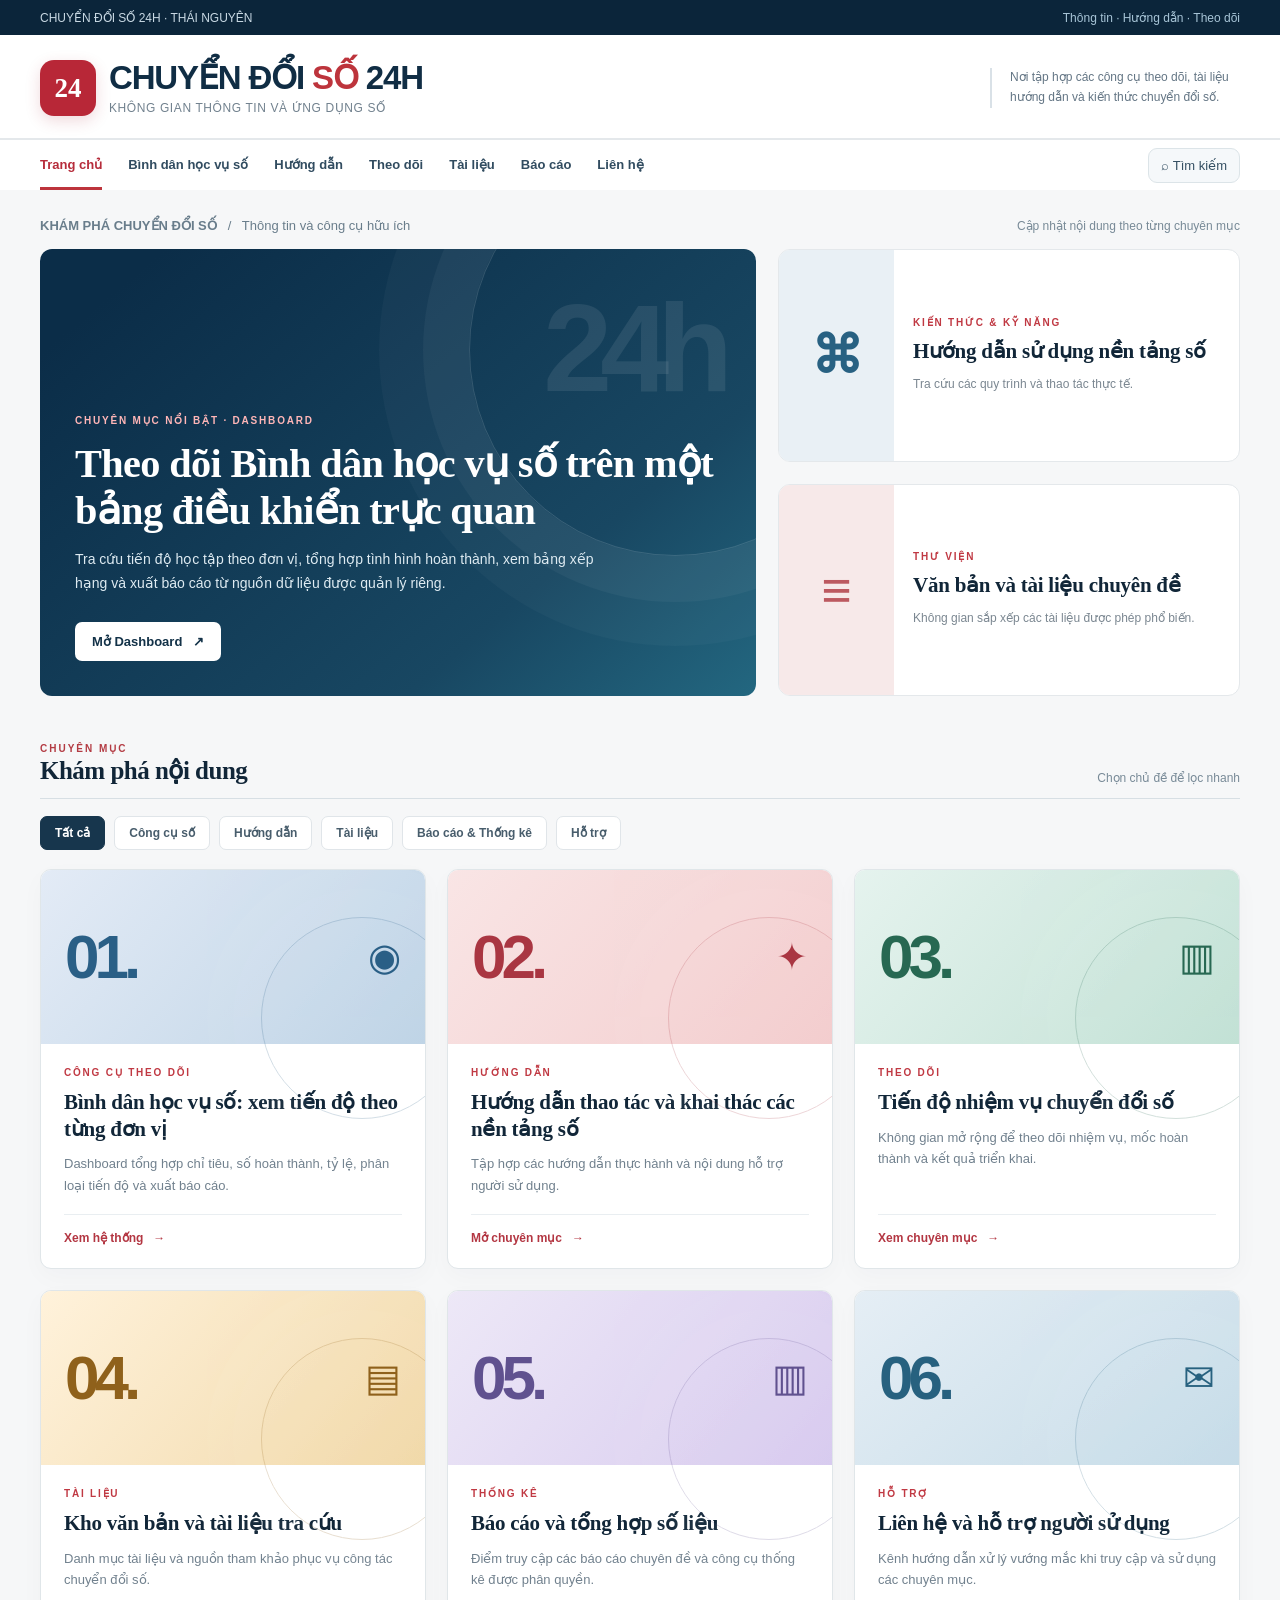
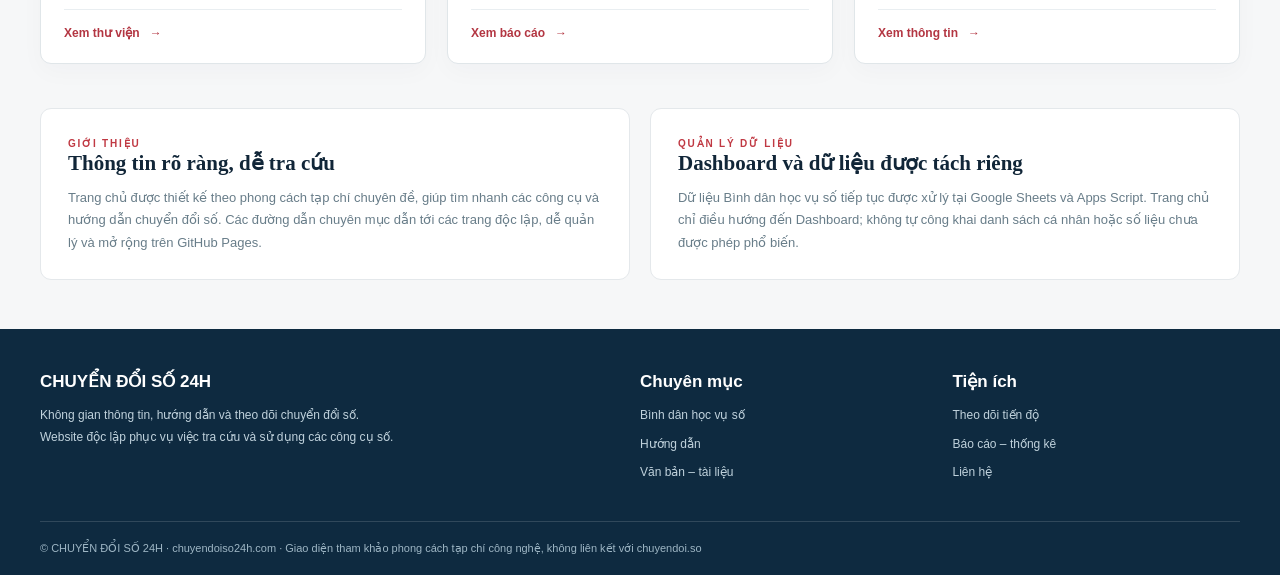
==== index.html @ 2b92c963 "Update index.html" ====
<!doctype html>
<html lang="vi"><head><meta charset="UTF-8"><meta name="viewport" content="width=device-width, initial-scale=1">
<meta name="description" content="Chuyển đổi số 24h - Không gian thông tin, hướng dẫn và theo dõi chuyển đổi số tại Thái Nguyên.">
<meta name="theme-color" content="#11304b"><title>Chuyển đổi số 24h | Thông tin, hướng dẫn và theo dõi</title>
<style>
:root{--ink:#112638;--navy:#102d44;--red:#bd343c;--paper:#f6f7f8;--line:#e4e8eb;--dim:#657887;--white:#fff;--serif:Georgia,'Times New Roman',serif}*{box-sizing:border-box}html{scroll-behavior:smooth}body{margin:0;background:var(--paper);color:var(--ink);font-family:'Segoe UI',Arial,sans-serif}a{text-decoration:none;color:inherit}button,input{font:inherit}button{cursor:pointer}.shell{width:min(1200px,calc(100% - 44px));margin:auto}.microbar{background:#0b253a;color:#c9d9e4;font-size:12px}.microinner{display:flex;justify-content:space-between;align-items:center;min-height:35px;gap:12px}.microinner span:nth-child(2){color:#a8c5d7}.masthead{background:#fff;border-bottom:1px solid var(--line)}.mast-row{display:flex;justify-content:space-between;align-items:center;padding:25px 0 22px;gap:22px}.brand{display:flex;align-items:center;gap:13px}.brand-mark{display:grid;place-items:center;width:56px;height:56px;border-radius:14px;background:#b82737;color:#fff;font-family:Georgia,serif;font-weight:bold;font-size:27px;box-shadow:0 5px 15px #a826342b}.brand h1{font-size:clamp(24px,3vw,33px);line-height:1.03;letter-spacing:-1.15px;margin:0;color:var(--navy);font-weight:850}.brand h1 em{color:var(--red);font-style:normal}.brand p{margin:7px 0 0;color:#71818e;font-size:12px;letter-spacing:.6px;text-transform:uppercase}.mast-note{border-left:2px solid #d9e1e7;padding-left:18px;color:#637584;max-width:250px;line-height:1.65;font-size:12px}.navbar{border-top:1px solid var(--line);background:white}.navinner{display:flex;align-items:center;justify-content:space-between;gap:14px}.navlinks{display:flex;align-items:center;gap:26px;white-space:nowrap;overflow:auto;scrollbar-width:none}.navlinks a{padding:17px 0 15px;color:#314c60;font-size:13px;font-weight:700;border-bottom:3px solid transparent}.navlinks a:hover,.navlinks .active{color:#b62c3b;border-color:#bd343c}.searchbtn{border:1px solid #dce4e8;background:#f5f8fa;color:#344f62;padding:9px 12px;border-radius:9px;font-size:13px}.searchrow{background:#fff;border-bottom:1px solid var(--line);padding:13px 0;display:none}.searchrow.show{display:block}.searchrow input{width:100%;border:1px solid #cdd8e0;padding:13px 15px;border-radius:9px;outline-color:#aa3441}.sectionhead{display:flex;justify-content:space-between;align-items:end;border-bottom:1px solid #d7dfe4;padding-bottom:13px;gap:12px}.sectionhead h2{font-family:var(--serif);font-size:25px;letter-spacing:-.5px;margin:0}.sectionhead small{font-weight:700;color:#b33b43;text-transform:uppercase;letter-spacing:2px;font-size:10px}.date{font-size:12px;color:#788a97}.topline{padding:28px 0 16px;display:flex;justify-content:space-between;align-items:center;gap:15px}.topline p{margin:0;font-size:13px;color:#697d8b}.eyebrow{display:inline-block;color:#c03943;letter-spacing:1.8px;text-transform:uppercase;font-size:10px;font-weight:800}.hero{display:grid;grid-template-columns:1.55fr 1fr;gap:22px;margin-bottom:42px}.mainstory{min-height:447px;background:linear-gradient(140deg,#0b2d48 10%,#184762 72%,#236780);border-radius:12px;overflow:hidden;color:#fff;position:relative;display:flex;align-items:end;padding:35px;isolation:isolate}.mainstory:before{content:'';width:410px;height:410px;border:1px solid #ffffff25;position:absolute;border-radius:50%;right:-125px;top:-105px;box-shadow:0 0 0 46px #ffffff0a,0 0 0 90px #ffffff07;z-index:-1}.mainstory:after{content:'24h';position:absolute;top:28px;right:35px;font-weight:900;color:#ffffff16;font-size:124px;letter-spacing:-12px;z-index:-1}.mainstory .eyebrow{color:#ffb6b7}.mainstory h2{font-family:var(--serif);font-size:clamp(30px,3.15vw,44px);line-height:1.16;letter-spacing:-.65px;margin:13px 0}.mainstory p{line-height:1.7;color:#deebf2;font-size:14px;max-width:520px}.pilllink{display:inline-flex;align-items:center;background:#fff;color:#133248;font-weight:750;font-size:13px;border-radius:7px;padding:12px 17px;margin-top:12px}.sidehero{display:grid;grid-template-rows:1fr 1fr;gap:22px}.sidecard{border:1px solid var(--line);border-radius:12px;overflow:hidden;background:#fff;display:grid;grid-template-columns:115px 1fr;min-height:207px}.visual{height:100%;display:grid;place-items:center;font-weight:800;font-size:52px;background:#e9f0f5;color:#286182}.visual.rose{background:#f7e9e9;color:#bc5960}.sidecopy{padding:22px 19px;display:flex;flex-direction:column;justify-content:center}.sidecopy h3{font-family:var(--serif);font-size:21px;line-height:1.28;letter-spacing:-.25px;margin:10px 0}.sidecopy p{font-size:12px;color:#7b8791;line-height:1.6;margin:0}.section{margin:0 0 44px}.categories{display:flex;gap:9px;overflow-x:auto;padding:17px 0 19px;scrollbar-width:none}.chip{padding:9px 14px;background:#fff;border:1px solid #e0e5e9;color:#485d6c;border-radius:7px;white-space:nowrap;font-size:12px;font-weight:700}.chip.active,.chip:hover{background:#17364d;color:#fff;border-color:#17364d}.feed{display:grid;grid-template-columns:repeat(3,minmax(0,1fr));gap:21px}.article{display:flex;flex-direction:column;background:white;border:1px solid #e0e6e9;border-radius:11px;overflow:hidden;box-shadow:0 8px 25px #10273b07;transition:transform .18s,box-shadow .18s}.article:hover{transform:translateY(-3px);box-shadow:0 12px 30px #10273b14}.artcover{min-height:174px;display:flex;align-items:center;justify-content:space-between;padding:23px 24px;background:linear-gradient(140deg,#e5eef5,#c6dce8);color:#27617f;position:relative}.artcover:after{content:'';position:absolute;right:-38px;bottom:-75px;width:200px;height:200px;border:1px solid currentColor;opacity:.2;border-radius:50%;box-shadow:0 0 0 28px #ffffff1e,0 0 0 54px #ffffff22}.artcover .big{font-size:62px;font-weight:850;line-height:1;letter-spacing:-5px}.artcover .icon{font-size:38px;z-index:1}.artcover.red{background:linear-gradient(130deg,#f9e5e5,#f3cdce);color:#a93642}.artcover.amber{background:linear-gradient(130deg,#fff2db,#f1d9aa);color:#8f611b}.artcover.green{background:linear-gradient(130deg,#e5f3ee,#c2e1d5);color:#276852}.artcover.purple{background:linear-gradient(130deg,#ede8f7,#d8cbef);color:#60518f}.artcover.blue{background:linear-gradient(130deg,#e3ebf6,#bfd4e6);color:#2a5f86}.artbody{padding:23px;display:flex;flex-direction:column;flex:1}.artbody h3{font-family:var(--serif);font-size:21px;line-height:1.27;letter-spacing:-.25px;margin:11px 0}.artbody p{color:#71818e;font-size:13px;line-height:1.65;margin:0 0 18px;flex:1}.article .go{border-top:1px solid #e9eef1;padding-top:16px;font-weight:750;color:#b33642;font-size:12px}.notice{display:grid;grid-template-columns:1fr 1fr;gap:20px;margin:20px 0 49px}.noticeblock{background:#fff;border:1px solid var(--line);border-radius:11px;padding:24px 27px}.noticeblock h3{font-family:var(--serif);margin:0 0 11px;font-size:21px}.noticeblock p{font-size:13px;color:#687d89;line-height:1.75;margin:0}.foot{background:#0e2a40;color:#d5e5ec;padding:42px 0 20px}.footgrid{display:grid;grid-template-columns:2fr 1fr 1fr;gap:25px}.foot h3{color:#fff;font-size:17px;margin:0 0 13px}.foot p,.foot a{font-size:12px;line-height:1.8;color:#c0d2dc}.foot a{display:block;margin:7px 0}.footbar{margin-top:30px;padding-top:20px;border-top:1px solid #ffffff24;font-size:11px;color:#9eb6c4}.empty{padding:30px;background:#fff;border:1px dashed #bfcbd3;border-radius:10px;text-align:center;color:#6b7c89;grid-column:1/-1}.hide{display:none!important}:focus-visible{outline:3px solid #eb9c49;outline-offset:3px}@media(max-width:920px){.hero{grid-template-columns:1fr}.sidehero{grid-template-columns:1fr 1fr;grid-template-rows:1fr}.sidecard{display:block}.visual{height:105px}.feed{grid-template-columns:repeat(2,minmax(0,1fr))}.mast-note{display:none}.navlinks{gap:19px}}@media(max-width:650px){.shell{width:calc(100% - 28px)}.mast-row{padding:18px 0}.brand-mark{width:47px;height:47px;font-size:24px}.brand h1{font-size:25px}.brand p{font-size:10px}.topline{align-items:start;flex-direction:column}.mainstory{min-height:395px;padding:25px}.mainstory h2{font-size:34px}.sidehero,.feed,.notice,.footgrid{grid-template-columns:1fr}.sidecard{display:grid;grid-template-columns:100px 1fr;min-height:150px}.visual{height:100%}.footgrid{gap:10px}.navinner{gap:8px}.searchbtn{padding:9px}}
</style></head><body>
<div class="microbar"><div class="shell microinner"><span>CHUYỂN ĐỔI SỐ 24H · THÁI NGUYÊN</span><span>Thông tin · Hướng dẫn · Theo dõi</span></div></div>
<header class="masthead"><div class="shell mast-row"><a class="brand" href="/" aria-label="Chuyển đổi số 24h - Trang chủ"><span class="brand-mark">24</span><div><h1>CHUYỂN ĐỔI <em>SỐ</em> 24H</h1><p>Không gian thông tin và ứng dụng số</p></div></a><div class="mast-note">Nơi tập hợp các công cụ theo dõi, tài liệu hướng dẫn và kiến thức chuyển đổi số.</div></div></header>
<div class="navbar"><div class="shell navinner"><nav aria-label="Điều hướng chính" class="navlinks"><a href="/" class="active">Trang chủ</a><a href="/binhdanhocvuso/">Bình dân học vụ số</a><a href="/huongdan/">Hướng dẫn</a><a href="/theodoi/">Theo dõi</a><a href="/vanban/">Tài liệu</a><a href="/baocao/">Báo cáo</a><a href="/lienhe/">Liên hệ</a></nav><button class="searchbtn" id="searchToggle" aria-expanded="false" aria-controls="searchbox" type="button">⌕ Tìm kiếm</button></div></div>
<div class="searchrow" id="searchbox"><div class="shell"><label for="searchInput" class="eyebrow">Tìm nhanh chuyên mục</label><input id="searchInput" type="search" placeholder="Ví dụ: Bình dân học vụ số, tài liệu, báo cáo..." autocomplete="off"></div></div>
<main class="shell"><div class="topline"><p><b>KHÁM PHÁ CHUYỂN ĐỔI SỐ</b> &nbsp; / &nbsp; Thông tin và công cụ hữu ích</p><span class="date">Cập nhật nội dung theo từng chuyên mục</span></div>
<section class="hero" aria-label="Nội dung nổi bật"><article class="mainstory"><div><span class="eyebrow">CHUYÊN MỤC NỔI BẬT · DASHBOARD</span><h2>Theo dõi Bình dân học vụ số trên một bảng điều khiển trực quan</h2><p>Tra cứu tiến độ học tập theo đơn vị, tổng hợp tình hình hoàn thành, xem bảng xếp hạng và xuất báo cáo từ nguồn dữ liệu được quản lý riêng.</p><a class="pilllink" href="/binhdanhocvuso/">Mở Dashboard &nbsp; ↗</a></div></article><div class="sidehero"><a class="sidecard" href="/huongdan/"><div class="visual">⌘</div><div class="sidecopy"><span class="eyebrow">KIẾN THỨC & KỸ NĂNG</span><h3>Hướng dẫn sử dụng nền tảng số</h3><p>Tra cứu các quy trình và thao tác thực tế.</p></div></a><a class="sidecard" href="/vanban/"><div class="visual rose">≡</div><div class="sidecopy"><span class="eyebrow">THƯ VIỆN</span><h3>Văn bản và tài liệu chuyên đề</h3><p>Không gian sắp xếp các tài liệu được phép phổ biến.</p></div></a></div></section>
<section class="section" id="chuyen-muc"><div class="sectionhead"><div><small>Chuyên mục</small><h2>Khám phá nội dung</h2></div><span class="date">Chọn chủ đề để lọc nhanh</span></div><div class="categories" role="group" aria-label="Lọc chuyên mục"><button class="chip active" data-filter="all" type="button">Tất cả</button><button class="chip" data-filter="congcu" type="button">Công cụ số</button><button class="chip" data-filter="huongdan" type="button">Hướng dẫn</button><button class="chip" data-filter="tailieu" type="button">Tài liệu</button><button class="chip" data-filter="thongke" type="button">Báo cáo & Thống kê</button><button class="chip" data-filter="hotro" type="button">Hỗ trợ</button></div>
<div class="feed" id="feed">
<a class="article" data-topic="congcu thongke" data-search="bình dân học vụ số học tập tiến độ đơn vị" href="/binhdanhocvuso/"><div class="artcover blue"><span class="big">01.</span><span class="icon">◉</span></div><div class="artbody"><span class="eyebrow">Công cụ theo dõi</span><h3>Bình dân học vụ số: xem tiến độ theo từng đơn vị</h3><p>Dashboard tổng hợp chỉ tiêu, số hoàn thành, tỷ lệ, phân loại tiến độ và xuất báo cáo.</p><span class="go">Xem hệ thống &nbsp; →</span></div></a>
<a class="article" data-topic="huongdan" data-search="hướng dẫn sử dụng công nghệ nền tảng số" href="/huongdan/"><div class="artcover red"><span class="big">02.</span><span class="icon">✦</span></div><div class="artbody"><span class="eyebrow">Hướng dẫn</span><h3>Hướng dẫn thao tác và khai thác các nền tảng số</h3><p>Tập hợp các hướng dẫn thực hành và nội dung hỗ trợ người sử dụng.</p><span class="go">Mở chuyên mục &nbsp; →</span></div></a>
<a class="article" data-topic="congcu thongke" data-search="theo dõi chuyển đổi số nhiệm vụ tiến độ" href="/theodoi/"><div class="artcover green"><span class="big">03.</span><span class="icon">▥</span></div><div class="artbody"><span class="eyebrow">Theo dõi</span><h3>Tiến độ nhiệm vụ chuyển đổi số</h3><p>Không gian mở rộng để theo dõi nhiệm vụ, mốc hoàn thành và kết quả triển khai.</p><span class="go">Xem chuyên mục &nbsp; →</span></div></a>
<a class="article" data-topic="tailieu" data-search="văn bản tài liệu chính sách hướng dẫn" href="/vanban/"><div class="artcover amber"><span class="big">04.</span><span class="icon">▤</span></div><div class="artbody"><span class="eyebrow">Tài liệu</span><h3>Kho văn bản và tài liệu tra cứu</h3><p>Danh mục tài liệu và nguồn tham khảo phục vụ công tác chuyển đổi số.</p><span class="go">Xem thư viện &nbsp; →</span></div></a>
<a class="article" data-topic="thongke" data-search="báo cáo thống kê dữ liệu tổng hợp" href="/baocao/"><div class="artcover purple"><span class="big">05.</span><span class="icon">▥</span></div><div class="artbody"><span class="eyebrow">Thống kê</span><h3>Báo cáo và tổng hợp số liệu</h3><p>Điểm truy cập các báo cáo chuyên đề và công cụ thống kê được phân quyền.</p><span class="go">Xem báo cáo &nbsp; →</span></div></a>
<a class="article" data-topic="hotro" data-search="liên hệ hỗ trợ kỹ thuật phản hồi" href="/lienhe/"><div class="artcover"><span class="big">06.</span><span class="icon">✉</span></div><div class="artbody"><span class="eyebrow">Hỗ trợ</span><h3>Liên hệ và hỗ trợ người sử dụng</h3><p>Kênh hướng dẫn xử lý vướng mắc khi truy cập và sử dụng các chuyên mục.</p><span class="go">Xem thông tin &nbsp; →</span></div></a>
<div id="empty" class="empty hide">Không có chuyên mục phù hợp. Hãy thử từ khóa khác.</div>
</div></section>
<section class="notice"><div class="noticeblock"><span class="eyebrow">Giới thiệu</span><h3>Thông tin rõ ràng, dễ tra cứu</h3><p>Trang chủ được thiết kế theo phong cách tạp chí chuyên đề, giúp tìm nhanh các công cụ và hướng dẫn chuyển đổi số. Các đường dẫn chuyên mục dẫn tới các trang độc lập, dễ quản lý và mở rộng trên GitHub Pages.</p></div><div class="noticeblock"><span class="eyebrow">Quản lý dữ liệu</span><h3>Dashboard và dữ liệu được tách riêng</h3><p>Dữ liệu Bình dân học vụ số tiếp tục được xử lý tại Google Sheets và Apps Script. Trang chủ chỉ điều hướng đến Dashboard; không tự công khai danh sách cá nhân hoặc số liệu chưa được phép phổ biến.</p></div></section>
</main><footer class="foot"><div class="shell"><div class="footgrid"><div><h3>CHUYỂN ĐỔI SỐ 24H</h3><p>Không gian thông tin, hướng dẫn và theo dõi chuyển đổi số.<br>Website độc lập phục vụ việc tra cứu và sử dụng các công cụ số.</p></div><div><h3>Chuyên mục</h3><a href="/binhdanhocvuso/">Bình dân học vụ số</a><a href="/huongdan/">Hướng dẫn</a><a href="/vanban/">Văn bản – tài liệu</a></div><div><h3>Tiện ích</h3><a href="/theodoi/">Theo dõi tiến độ</a><a href="/baocao/">Báo cáo – thống kê</a><a href="/lienhe/">Liên hệ</a></div></div><div class="footbar">© CHUYỂN ĐỔI SỐ 24H · chuyendoiso24h.com · Giao diện tham khảo phong cách tạp chí công nghệ, không liên kết với chuyendoi.so</div></div></footer>
<script>
(()=>{const btn=document.getElementById('searchToggle'),bar=document.getElementById('searchbox'),inp=document.getElementById('searchInput'),chips=[...document.querySelectorAll('.chip')],cards=[...document.querySelectorAll('.article')],empty=document.getElementById('empty');let filter='all';function apply(){let count=0;const q=inp.value.trim().toLocaleLowerCase('vi');cards.forEach(card=>{const text=(card.dataset.search+' '+card.innerText).toLocaleLowerCase('vi');const visible=(filter==='all'||card.dataset.topic.split(' ').includes(filter))&&(!q||text.includes(q));card.classList.toggle('hide',!visible);if(visible)count++;});empty.classList.toggle('hide',count>0)}btn.addEventListener('click',()=>{let show=!bar.classList.contains('show');bar.classList.toggle('show',show);btn.setAttribute('aria-expanded',show);if(show)inp.focus();else{inp.value='';apply()}});inp.addEventListener('input',apply);chips.forEach(chip=>chip.addEventListener('click',()=>{filter=chip.dataset.filter;chips.forEach(b=>b.classList.toggle('active',b===chip));apply()}));})();
</script></body></html>
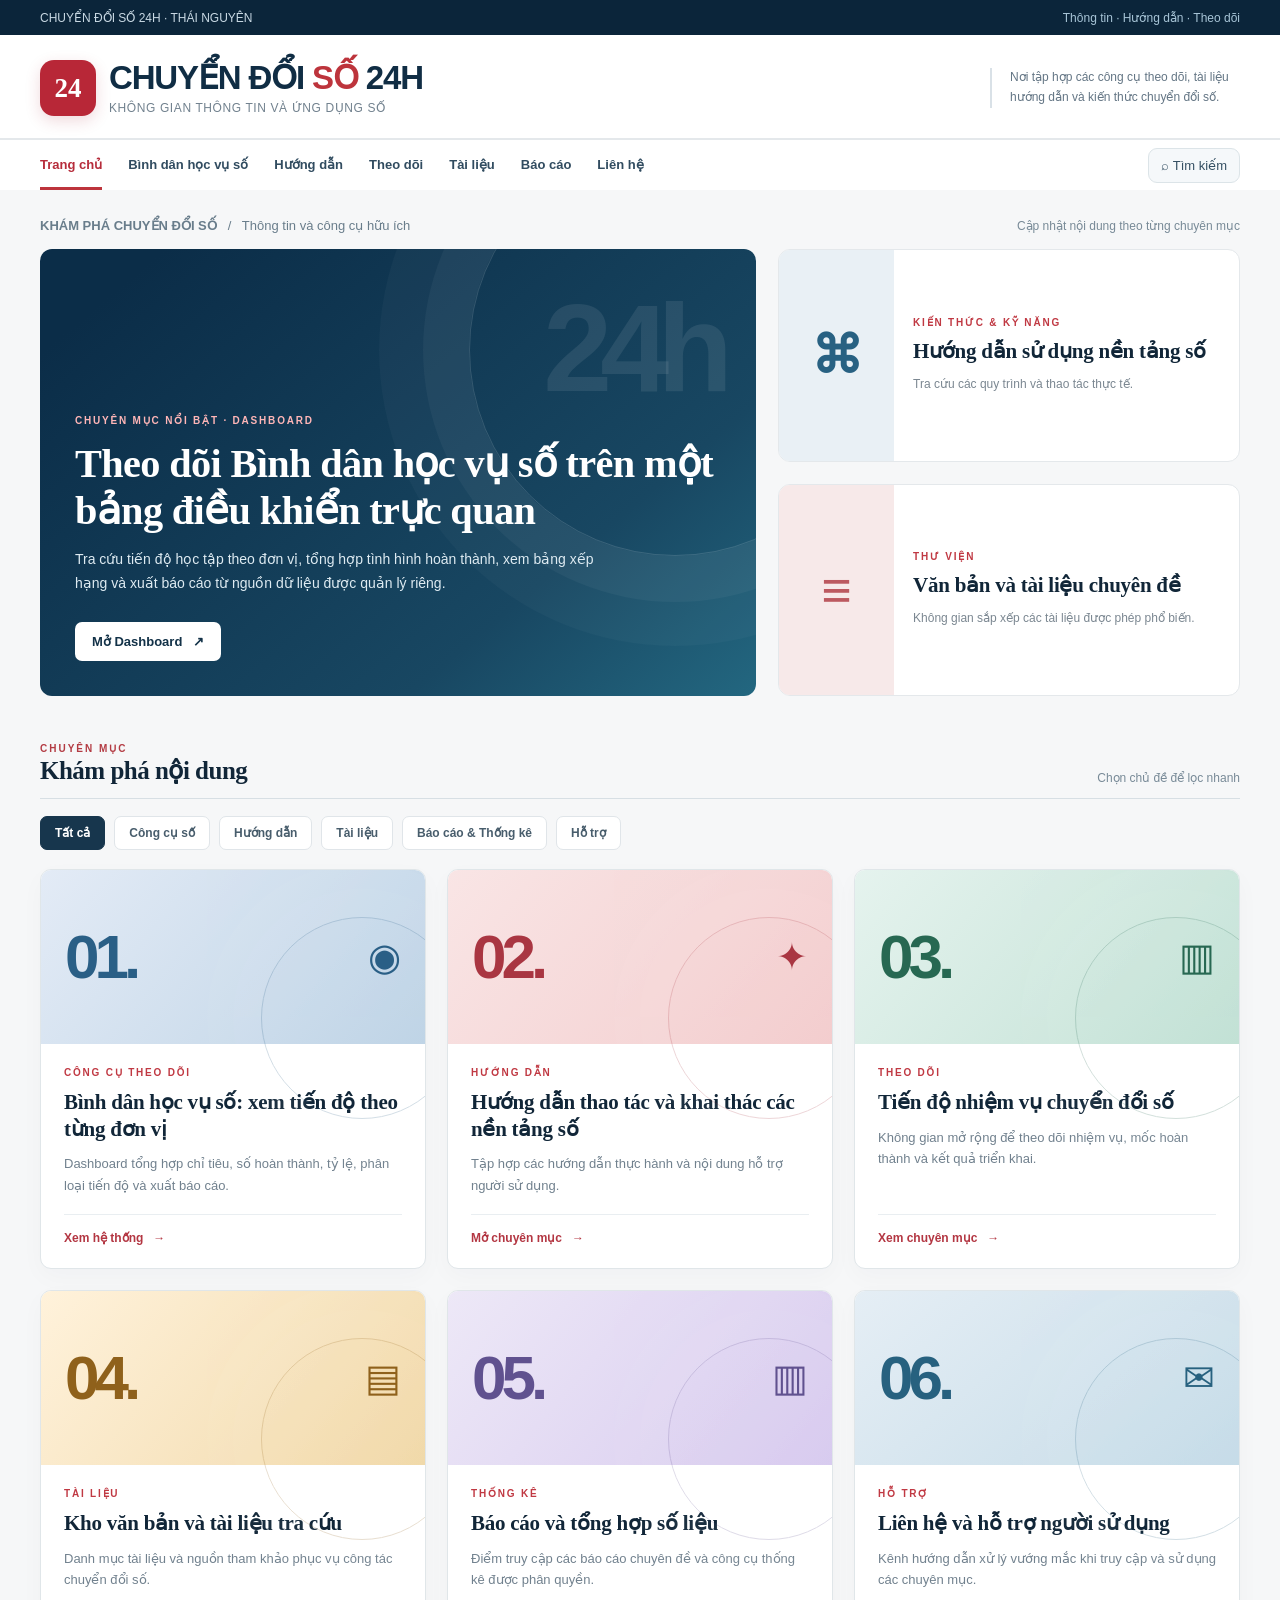
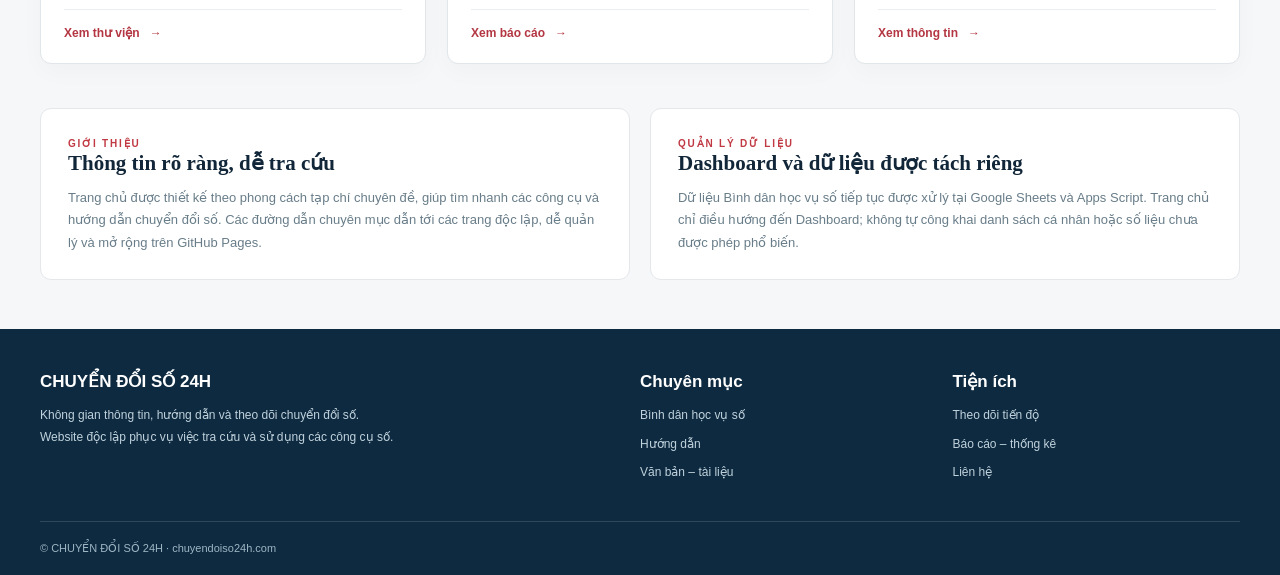
==== commit 49b5cbda: "Update index.html" ====
--- a/index.html
+++ b/index.html
@@ -22,7 +22,7 @@
 <div id="empty" class="empty hide">Không có chuyên mục phù hợp. Hãy thử từ khóa khác.</div>
 </div></section>
 <section class="notice"><div class="noticeblock"><span class="eyebrow">Giới thiệu</span><h3>Thông tin rõ ràng, dễ tra cứu</h3><p>Trang chủ được thiết kế theo phong cách tạp chí chuyên đề, giúp tìm nhanh các công cụ và hướng dẫn chuyển đổi số. Các đường dẫn chuyên mục dẫn tới các trang độc lập, dễ quản lý và mở rộng trên GitHub Pages.</p></div><div class="noticeblock"><span class="eyebrow">Quản lý dữ liệu</span><h3>Dashboard và dữ liệu được tách riêng</h3><p>Dữ liệu Bình dân học vụ số tiếp tục được xử lý tại Google Sheets và Apps Script. Trang chủ chỉ điều hướng đến Dashboard; không tự công khai danh sách cá nhân hoặc số liệu chưa được phép phổ biến.</p></div></section>
-</main><footer class="foot"><div class="shell"><div class="footgrid"><div><h3>CHUYỂN ĐỔI SỐ 24H</h3><p>Không gian thông tin, hướng dẫn và theo dõi chuyển đổi số.<br>Website độc lập phục vụ việc tra cứu và sử dụng các công cụ số.</p></div><div><h3>Chuyên mục</h3><a href="/binhdanhocvuso/">Bình dân học vụ số</a><a href="/huongdan/">Hướng dẫn</a><a href="/vanban/">Văn bản – tài liệu</a></div><div><h3>Tiện ích</h3><a href="/theodoi/">Theo dõi tiến độ</a><a href="/baocao/">Báo cáo – thống kê</a><a href="/lienhe/">Liên hệ</a></div></div><div class="footbar">© CHUYỂN ĐỔI SỐ 24H · chuyendoiso24h.com · Giao diện tham khảo phong cách tạp chí công nghệ, không liên kết với chuyendoi.so</div></div></footer>
+</main><footer class="foot"><div class="shell"><div class="footgrid"><div><h3>CHUYỂN ĐỔI SỐ 24H</h3><p>Không gian thông tin, hướng dẫn và theo dõi chuyển đổi số.<br>Website độc lập phục vụ việc tra cứu và sử dụng các công cụ số.</p></div><div><h3>Chuyên mục</h3><a href="/binhdanhocvuso/">Bình dân học vụ số</a><a href="/huongdan/">Hướng dẫn</a><a href="/vanban/">Văn bản – tài liệu</a></div><div><h3>Tiện ích</h3><a href="/theodoi/">Theo dõi tiến độ</a><a href="/baocao/">Báo cáo – thống kê</a><a href="/lienhe/">Liên hệ</a></div></div><div class="footbar">© CHUYỂN ĐỔI SỐ 24H · chuyendoiso24h.com </div></div></footer>
 <script>
 (()=>{const btn=document.getElementById('searchToggle'),bar=document.getElementById('searchbox'),inp=document.getElementById('searchInput'),chips=[...document.querySelectorAll('.chip')],cards=[...document.querySelectorAll('.article')],empty=document.getElementById('empty');let filter='all';function apply(){let count=0;const q=inp.value.trim().toLocaleLowerCase('vi');cards.forEach(card=>{const text=(card.dataset.search+' '+card.innerText).toLocaleLowerCase('vi');const visible=(filter==='all'||card.dataset.topic.split(' ').includes(filter))&&(!q||text.includes(q));card.classList.toggle('hide',!visible);if(visible)count++;});empty.classList.toggle('hide',count>0)}btn.addEventListener('click',()=>{let show=!bar.classList.contains('show');bar.classList.toggle('show',show);btn.setAttribute('aria-expanded',show);if(show)inp.focus();else{inp.value='';apply()}});inp.addEventListener('input',apply);chips.forEach(chip=>chip.addEventListener('click',()=>{filter=chip.dataset.filter;chips.forEach(b=>b.classList.toggle('active',b===chip));apply()}));})();
 </script></body></html>
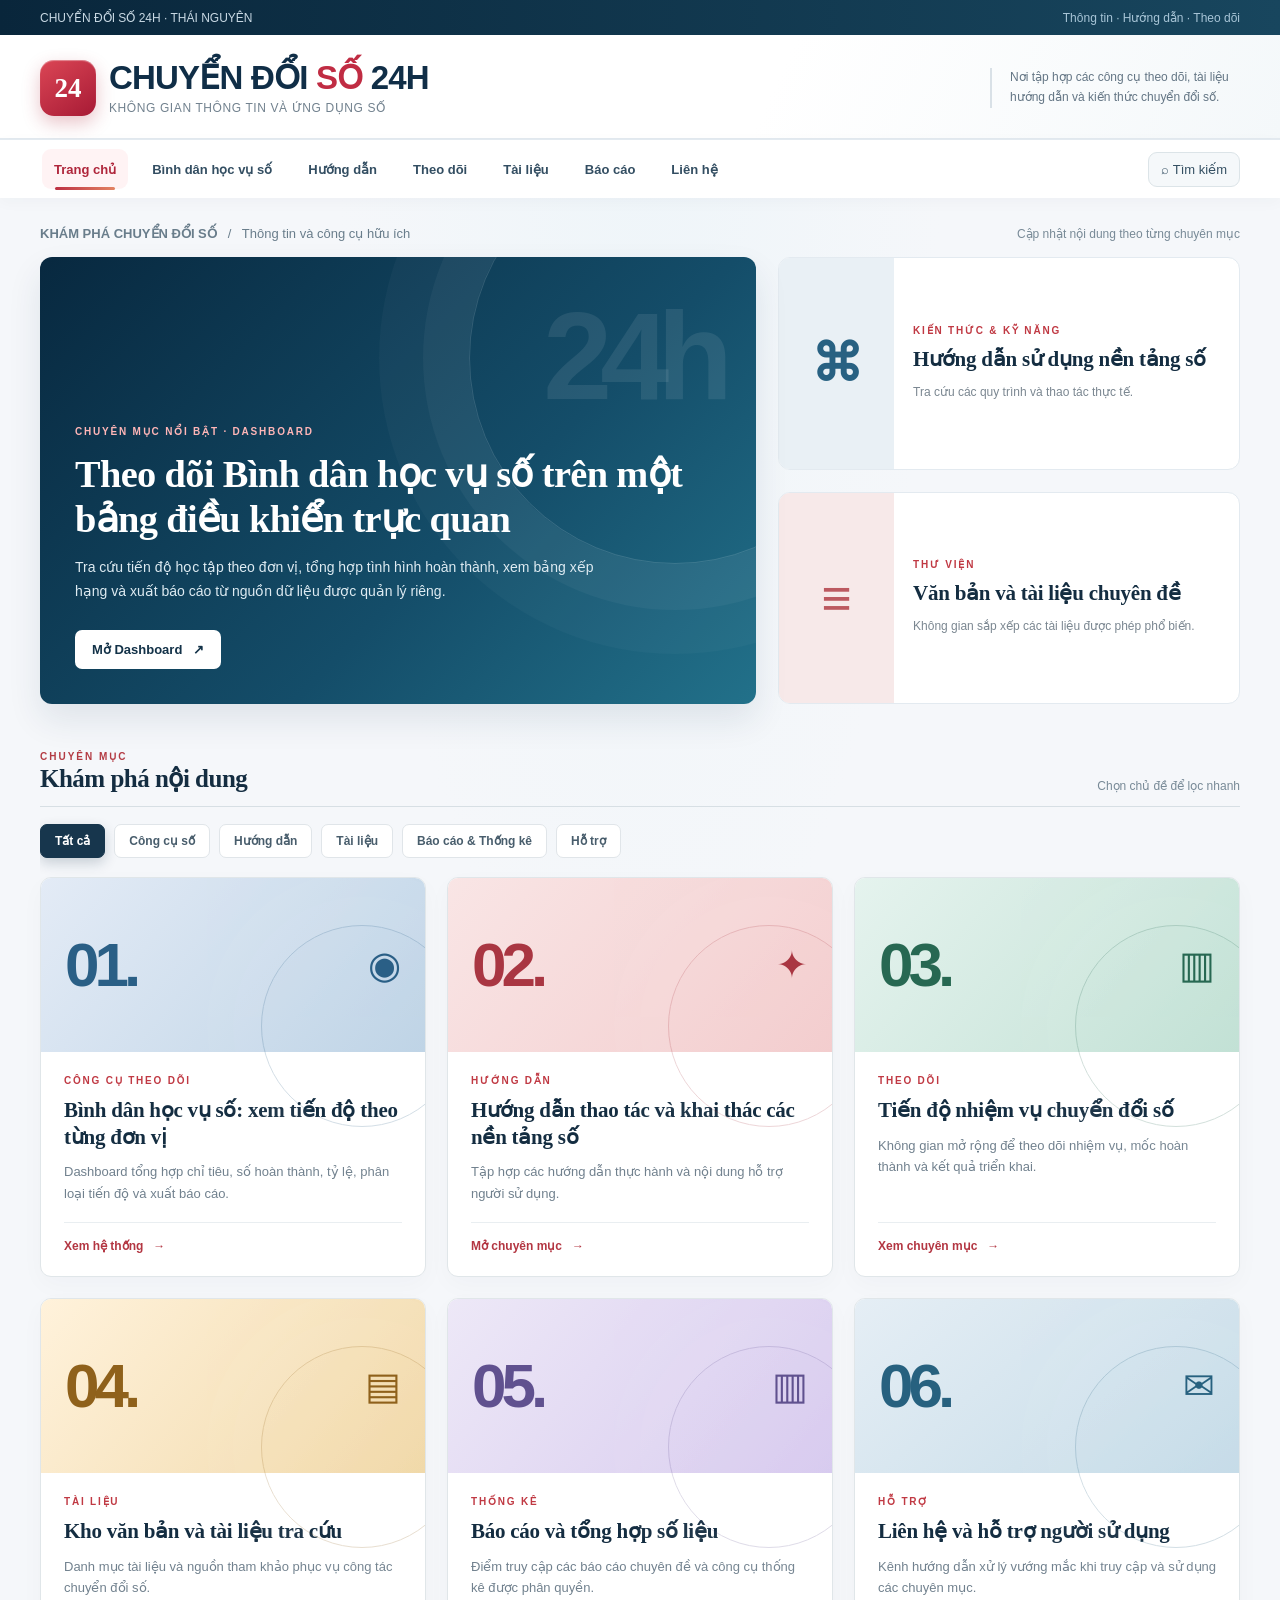
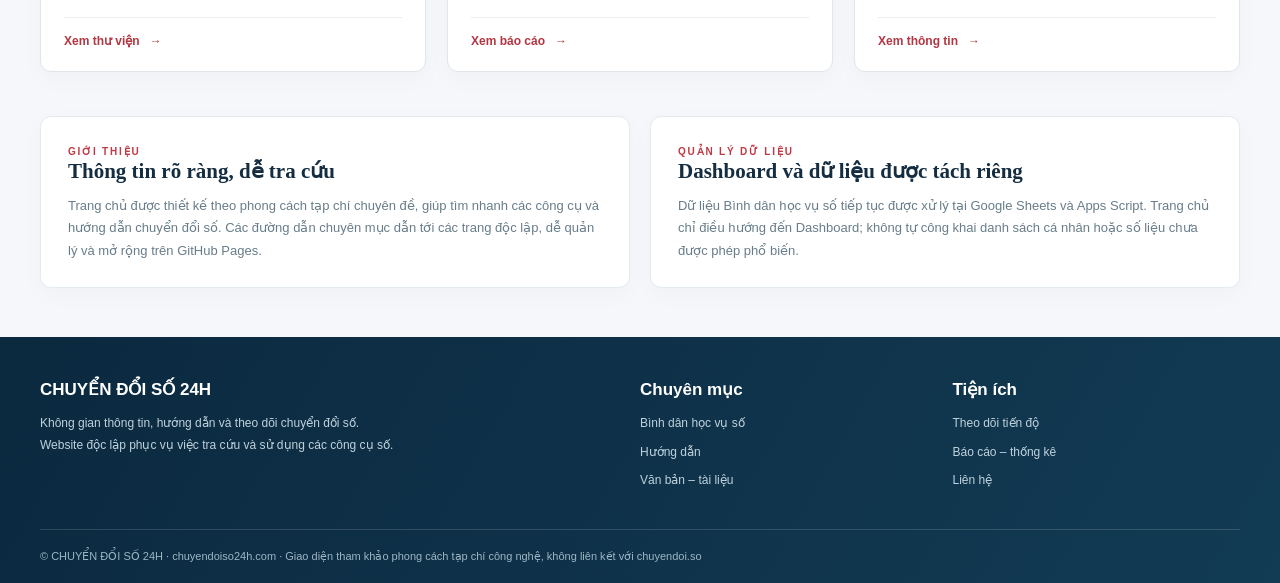
==== commit d922baae: "Update index.html" ====
--- a/index.html
+++ b/index.html
@@ -4,6 +4,56 @@
 <meta name="theme-color" content="#11304b"><title>Chuyển đổi số 24h | Thông tin, hướng dẫn và theo dõi</title>
 <style>
 :root{--ink:#112638;--navy:#102d44;--red:#bd343c;--paper:#f6f7f8;--line:#e4e8eb;--dim:#657887;--white:#fff;--serif:Georgia,'Times New Roman',serif}*{box-sizing:border-box}html{scroll-behavior:smooth}body{margin:0;background:var(--paper);color:var(--ink);font-family:'Segoe UI',Arial,sans-serif}a{text-decoration:none;color:inherit}button,input{font:inherit}button{cursor:pointer}.shell{width:min(1200px,calc(100% - 44px));margin:auto}.microbar{background:#0b253a;color:#c9d9e4;font-size:12px}.microinner{display:flex;justify-content:space-between;align-items:center;min-height:35px;gap:12px}.microinner span:nth-child(2){color:#a8c5d7}.masthead{background:#fff;border-bottom:1px solid var(--line)}.mast-row{display:flex;justify-content:space-between;align-items:center;padding:25px 0 22px;gap:22px}.brand{display:flex;align-items:center;gap:13px}.brand-mark{display:grid;place-items:center;width:56px;height:56px;border-radius:14px;background:#b82737;color:#fff;font-family:Georgia,serif;font-weight:bold;font-size:27px;box-shadow:0 5px 15px #a826342b}.brand h1{font-size:clamp(24px,3vw,33px);line-height:1.03;letter-spacing:-1.15px;margin:0;color:var(--navy);font-weight:850}.brand h1 em{color:var(--red);font-style:normal}.brand p{margin:7px 0 0;color:#71818e;font-size:12px;letter-spacing:.6px;text-transform:uppercase}.mast-note{border-left:2px solid #d9e1e7;padding-left:18px;color:#637584;max-width:250px;line-height:1.65;font-size:12px}.navbar{border-top:1px solid var(--line);background:white}.navinner{display:flex;align-items:center;justify-content:space-between;gap:14px}.navlinks{display:flex;align-items:center;gap:26px;white-space:nowrap;overflow:auto;scrollbar-width:none}.navlinks a{padding:17px 0 15px;color:#314c60;font-size:13px;font-weight:700;border-bottom:3px solid transparent}.navlinks a:hover,.navlinks .active{color:#b62c3b;border-color:#bd343c}.searchbtn{border:1px solid #dce4e8;background:#f5f8fa;color:#344f62;padding:9px 12px;border-radius:9px;font-size:13px}.searchrow{background:#fff;border-bottom:1px solid var(--line);padding:13px 0;display:none}.searchrow.show{display:block}.searchrow input{width:100%;border:1px solid #cdd8e0;padding:13px 15px;border-radius:9px;outline-color:#aa3441}.sectionhead{display:flex;justify-content:space-between;align-items:end;border-bottom:1px solid #d7dfe4;padding-bottom:13px;gap:12px}.sectionhead h2{font-family:var(--serif);font-size:25px;letter-spacing:-.5px;margin:0}.sectionhead small{font-weight:700;color:#b33b43;text-transform:uppercase;letter-spacing:2px;font-size:10px}.date{font-size:12px;color:#788a97}.topline{padding:28px 0 16px;display:flex;justify-content:space-between;align-items:center;gap:15px}.topline p{margin:0;font-size:13px;color:#697d8b}.eyebrow{display:inline-block;color:#c03943;letter-spacing:1.8px;text-transform:uppercase;font-size:10px;font-weight:800}.hero{display:grid;grid-template-columns:1.55fr 1fr;gap:22px;margin-bottom:42px}.mainstory{min-height:447px;background:linear-gradient(140deg,#0b2d48 10%,#184762 72%,#236780);border-radius:12px;overflow:hidden;color:#fff;position:relative;display:flex;align-items:end;padding:35px;isolation:isolate}.mainstory:before{content:'';width:410px;height:410px;border:1px solid #ffffff25;position:absolute;border-radius:50%;right:-125px;top:-105px;box-shadow:0 0 0 46px #ffffff0a,0 0 0 90px #ffffff07;z-index:-1}.mainstory:after{content:'24h';position:absolute;top:28px;right:35px;font-weight:900;color:#ffffff16;font-size:124px;letter-spacing:-12px;z-index:-1}.mainstory .eyebrow{color:#ffb6b7}.mainstory h2{font-family:var(--serif);font-size:clamp(30px,3.15vw,44px);line-height:1.16;letter-spacing:-.65px;margin:13px 0}.mainstory p{line-height:1.7;color:#deebf2;font-size:14px;max-width:520px}.pilllink{display:inline-flex;align-items:center;background:#fff;color:#133248;font-weight:750;font-size:13px;border-radius:7px;padding:12px 17px;margin-top:12px}.sidehero{display:grid;grid-template-rows:1fr 1fr;gap:22px}.sidecard{border:1px solid var(--line);border-radius:12px;overflow:hidden;background:#fff;display:grid;grid-template-columns:115px 1fr;min-height:207px}.visual{height:100%;display:grid;place-items:center;font-weight:800;font-size:52px;background:#e9f0f5;color:#286182}.visual.rose{background:#f7e9e9;color:#bc5960}.sidecopy{padding:22px 19px;display:flex;flex-direction:column;justify-content:center}.sidecopy h3{font-family:var(--serif);font-size:21px;line-height:1.28;letter-spacing:-.25px;margin:10px 0}.sidecopy p{font-size:12px;color:#7b8791;line-height:1.6;margin:0}.section{margin:0 0 44px}.categories{display:flex;gap:9px;overflow-x:auto;padding:17px 0 19px;scrollbar-width:none}.chip{padding:9px 14px;background:#fff;border:1px solid #e0e5e9;color:#485d6c;border-radius:7px;white-space:nowrap;font-size:12px;font-weight:700}.chip.active,.chip:hover{background:#17364d;color:#fff;border-color:#17364d}.feed{display:grid;grid-template-columns:repeat(3,minmax(0,1fr));gap:21px}.article{display:flex;flex-direction:column;background:white;border:1px solid #e0e6e9;border-radius:11px;overflow:hidden;box-shadow:0 8px 25px #10273b07;transition:transform .18s,box-shadow .18s}.article:hover{transform:translateY(-3px);box-shadow:0 12px 30px #10273b14}.artcover{min-height:174px;display:flex;align-items:center;justify-content:space-between;padding:23px 24px;background:linear-gradient(140deg,#e5eef5,#c6dce8);color:#27617f;position:relative}.artcover:after{content:'';position:absolute;right:-38px;bottom:-75px;width:200px;height:200px;border:1px solid currentColor;opacity:.2;border-radius:50%;box-shadow:0 0 0 28px #ffffff1e,0 0 0 54px #ffffff22}.artcover .big{font-size:62px;font-weight:850;line-height:1;letter-spacing:-5px}.artcover .icon{font-size:38px;z-index:1}.artcover.red{background:linear-gradient(130deg,#f9e5e5,#f3cdce);color:#a93642}.artcover.amber{background:linear-gradient(130deg,#fff2db,#f1d9aa);color:#8f611b}.artcover.green{background:linear-gradient(130deg,#e5f3ee,#c2e1d5);color:#276852}.artcover.purple{background:linear-gradient(130deg,#ede8f7,#d8cbef);color:#60518f}.artcover.blue{background:linear-gradient(130deg,#e3ebf6,#bfd4e6);color:#2a5f86}.artbody{padding:23px;display:flex;flex-direction:column;flex:1}.artbody h3{font-family:var(--serif);font-size:21px;line-height:1.27;letter-spacing:-.25px;margin:11px 0}.artbody p{color:#71818e;font-size:13px;line-height:1.65;margin:0 0 18px;flex:1}.article .go{border-top:1px solid #e9eef1;padding-top:16px;font-weight:750;color:#b33642;font-size:12px}.notice{display:grid;grid-template-columns:1fr 1fr;gap:20px;margin:20px 0 49px}.noticeblock{background:#fff;border:1px solid var(--line);border-radius:11px;padding:24px 27px}.noticeblock h3{font-family:var(--serif);margin:0 0 11px;font-size:21px}.noticeblock p{font-size:13px;color:#687d89;line-height:1.75;margin:0}.foot{background:#0e2a40;color:#d5e5ec;padding:42px 0 20px}.footgrid{display:grid;grid-template-columns:2fr 1fr 1fr;gap:25px}.foot h3{color:#fff;font-size:17px;margin:0 0 13px}.foot p,.foot a{font-size:12px;line-height:1.8;color:#c0d2dc}.foot a{display:block;margin:7px 0}.footbar{margin-top:30px;padding-top:20px;border-top:1px solid #ffffff24;font-size:11px;color:#9eb6c4}.empty{padding:30px;background:#fff;border:1px dashed #bfcbd3;border-radius:10px;text-align:center;color:#6b7c89;grid-column:1/-1}.hide{display:none!important}:focus-visible{outline:3px solid #eb9c49;outline-offset:3px}@media(max-width:920px){.hero{grid-template-columns:1fr}.sidehero{grid-template-columns:1fr 1fr;grid-template-rows:1fr}.sidecard{display:block}.visual{height:105px}.feed{grid-template-columns:repeat(2,minmax(0,1fr))}.mast-note{display:none}.navlinks{gap:19px}}@media(max-width:650px){.shell{width:calc(100% - 28px)}.mast-row{padding:18px 0}.brand-mark{width:47px;height:47px;font-size:24px}.brand h1{font-size:25px}.brand p{font-size:10px}.topline{align-items:start;flex-direction:column}.mainstory{min-height:395px;padding:25px}.mainstory h2{font-size:34px}.sidehero,.feed,.notice,.footgrid{grid-template-columns:1fr}.sidecard{display:grid;grid-template-columns:100px 1fr;min-height:150px}.visual{height:100%}.footgrid{gap:10px}.navinner{gap:8px}.searchbtn{padding:9px}}
+
+/* NANG CAP THAM MY 2026 — giu nguyen cau truc va bo cuc */
+:root{--ink:#142d41;--navy:#102e47;--red:#c02c43;--paper:#f5f7fa;--line:#e3eaf0;--dim:#607484}
+body{background:radial-gradient(ellipse at 50% 0%,#eef5f9 0%,#f5f7fa 34%,#f5f7fa 100%);-webkit-font-smoothing:antialiased}
+.microbar{background:linear-gradient(90deg,#09263b,#18465e)}
+.masthead{background:linear-gradient(115deg,#fff 60%,#f4f8fa);}
+.brand-mark{background:linear-gradient(145deg,#db4655,#a71a35);box-shadow:0 7px 18px #ad263645, inset 0 1px 1px #ffffff66;transition:transform .32s,box-shadow .32s}
+.brand:hover .brand-mark{transform:rotate(-7deg) scale(1.07);box-shadow:0 11px 24px #ad263653}
+.brand h1{letter-spacing:-.8px}
+.navbar{position:relative;z-index:20;box-shadow:0 4px 14px #15344c08}
+.navlinks{gap:8px;overflow-x:auto;overflow-y:hidden}
+.navlinks a{position:relative;isolation:isolate;display:inline-flex;align-items:center;justify-content:center;min-height:48px;margin:5px 0;padding:10px 14px;border:0;border-radius:10px;color:#334e62;font-size:13px;transition:color .25s ease,transform .25s ease,background-color .25s ease;}
+.navlinks a::before{content:'';position:absolute;inset:4px 2px;border-radius:9px;background:linear-gradient(120deg,#fbeced,#f0f5fa);opacity:0;transform:scale(.86);z-index:-1;transition:opacity .24s ease,transform .24s ease}
+.navlinks a::after{content:'';position:absolute;left:50%;right:50%;bottom:3px;height:3px;border-radius:8px;background:linear-gradient(90deg,#bd2f42,#e38362);transition:left .26s ease,right .26s ease;}
+.navlinks a:hover,.navlinks a:focus-visible{color:#b5223a;transform:translateY(-2px)}
+.navlinks a:hover::before,.navlinks a:focus-visible::before{opacity:1;transform:scale(1)}
+.navlinks a:hover::after,.navlinks a:focus-visible::after,.navlinks a.active::after{left:15px;right:15px}
+.navlinks a.active{color:#af263b;font-weight:800}
+.navlinks a.active::before{opacity:.8;transform:scale(1);background:#fff1f2}
+.navlinks a:active{transform:translateY(0) scale(.98)}
+.searchbtn{transition:background .25s,color .25s,border-color .25s,box-shadow .25s,transform .25s}
+.searchbtn:hover{background:#133e59;color:#fff;border-color:#133e59;transform:translateY(-2px);box-shadow:0 7px 17px #163e5a24}
+.mainstory{background:linear-gradient(135deg,#082940 1%,#144d69 60%,#22718a 100%);box-shadow:0 16px 34px #10354e19}
+.mainstory:before{transition:transform .55s ease}
+.mainstory:hover:before{transform:scale(1.12) rotate(12deg)}
+.mainstory h2,.sidecopy h3,.artbody h3,.sectionhead h2,.noticeblock h3{font-family:Georgia,'Times New Roman',serif;overflow-wrap:break-word;word-break:normal;hyphens:none}
+.mainstory h2{font-size:clamp(30px,3vw,42px);line-height:1.18}
+.pilllink{transition:transform .25s,box-shadow .25s,background .25s}
+.pilllink:hover{background:#fff2f2;transform:translateY(-3px);box-shadow:0 9px 23px #031b2b35}
+.sidecard{transition:transform .28s,box-shadow .28s,border-color .28s}
+.sidecard:hover{transform:translateY(-5px);box-shadow:0 14px 30px #15344c14;border-color:#cad9e4}
+.sidecard .visual{transition:transform .3s,filter .3s}
+.sidecard:hover .visual{filter:saturate(1.25)}
+.article{transition:transform .3s ease,box-shadow .3s ease,border-color .3s ease}
+.article:hover{transform:translateY(-7px);box-shadow:0 16px 36px #16354b20;border-color:#ccdbe3}
+.article .artcover{transition:filter .3s ease}
+.article:hover .artcover{filter:saturate(1.16)}
+.article .go{transition:color .24s,letter-spacing .24s}
+.article:hover .go{color:#d02e43;letter-spacing:.3px}
+.chip{transition:background-color .2s,color .2s,transform .2s,border-color .2s,box-shadow .2s}
+.chip:hover{transform:translateY(-2px);box-shadow:0 5px 13px #15344c16}
+.chip.active{box-shadow:0 5px 13px #102f4733}
+.noticeblock{box-shadow:0 7px 25px #16354b07}
+.foot{background:linear-gradient(120deg,#0b293f,#123b54)}
+.foot a{transition:color .2s,transform .2s}
+.foot a:hover{color:#fff;transform:translateX(4px)}
+@media(max-width:920px){.navlinks{gap:3px}.navlinks a{padding:9px 11px}}
+@media(max-width:650px){.navlinks a{font-size:12px;padding:9px 10px}.mainstory h2{font-size:33px}}
+@media(prefers-reduced-motion:reduce){*,*::before,*::after{transition:none!important;animation:none!important;scroll-behavior:auto!important}}
+
 </style></head><body>
 <div class="microbar"><div class="shell microinner"><span>CHUYỂN ĐỔI SỐ 24H · THÁI NGUYÊN</span><span>Thông tin · Hướng dẫn · Theo dõi</span></div></div>
 <header class="masthead"><div class="shell mast-row"><a class="brand" href="/" aria-label="Chuyển đổi số 24h - Trang chủ"><span class="brand-mark">24</span><div><h1>CHUYỂN ĐỔI <em>SỐ</em> 24H</h1><p>Không gian thông tin và ứng dụng số</p></div></a><div class="mast-note">Nơi tập hợp các công cụ theo dõi, tài liệu hướng dẫn và kiến thức chuyển đổi số.</div></div></header>
@@ -22,7 +72,7 @@
 <div id="empty" class="empty hide">Không có chuyên mục phù hợp. Hãy thử từ khóa khác.</div>
 </div></section>
 <section class="notice"><div class="noticeblock"><span class="eyebrow">Giới thiệu</span><h3>Thông tin rõ ràng, dễ tra cứu</h3><p>Trang chủ được thiết kế theo phong cách tạp chí chuyên đề, giúp tìm nhanh các công cụ và hướng dẫn chuyển đổi số. Các đường dẫn chuyên mục dẫn tới các trang độc lập, dễ quản lý và mở rộng trên GitHub Pages.</p></div><div class="noticeblock"><span class="eyebrow">Quản lý dữ liệu</span><h3>Dashboard và dữ liệu được tách riêng</h3><p>Dữ liệu Bình dân học vụ số tiếp tục được xử lý tại Google Sheets và Apps Script. Trang chủ chỉ điều hướng đến Dashboard; không tự công khai danh sách cá nhân hoặc số liệu chưa được phép phổ biến.</p></div></section>
-</main><footer class="foot"><div class="shell"><div class="footgrid"><div><h3>CHUYỂN ĐỔI SỐ 24H</h3><p>Không gian thông tin, hướng dẫn và theo dõi chuyển đổi số.<br>Website độc lập phục vụ việc tra cứu và sử dụng các công cụ số.</p></div><div><h3>Chuyên mục</h3><a href="/binhdanhocvuso/">Bình dân học vụ số</a><a href="/huongdan/">Hướng dẫn</a><a href="/vanban/">Văn bản – tài liệu</a></div><div><h3>Tiện ích</h3><a href="/theodoi/">Theo dõi tiến độ</a><a href="/baocao/">Báo cáo – thống kê</a><a href="/lienhe/">Liên hệ</a></div></div><div class="footbar">© CHUYỂN ĐỔI SỐ 24H · chuyendoiso24h.com </div></div></footer>
+</main><footer class="foot"><div class="shell"><div class="footgrid"><div><h3>CHUYỂN ĐỔI SỐ 24H</h3><p>Không gian thông tin, hướng dẫn và theo dõi chuyển đổi số.<br>Website độc lập phục vụ việc tra cứu và sử dụng các công cụ số.</p></div><div><h3>Chuyên mục</h3><a href="/binhdanhocvuso/">Bình dân học vụ số</a><a href="/huongdan/">Hướng dẫn</a><a href="/vanban/">Văn bản – tài liệu</a></div><div><h3>Tiện ích</h3><a href="/theodoi/">Theo dõi tiến độ</a><a href="/baocao/">Báo cáo – thống kê</a><a href="/lienhe/">Liên hệ</a></div></div><div class="footbar">© CHUYỂN ĐỔI SỐ 24H · chuyendoiso24h.com · Giao diện tham khảo phong cách tạp chí công nghệ, không liên kết với chuyendoi.so</div></div></footer>
 <script>
 (()=>{const btn=document.getElementById('searchToggle'),bar=document.getElementById('searchbox'),inp=document.getElementById('searchInput'),chips=[...document.querySelectorAll('.chip')],cards=[...document.querySelectorAll('.article')],empty=document.getElementById('empty');let filter='all';function apply(){let count=0;const q=inp.value.trim().toLocaleLowerCase('vi');cards.forEach(card=>{const text=(card.dataset.search+' '+card.innerText).toLocaleLowerCase('vi');const visible=(filter==='all'||card.dataset.topic.split(' ').includes(filter))&&(!q||text.includes(q));card.classList.toggle('hide',!visible);if(visible)count++;});empty.classList.toggle('hide',count>0)}btn.addEventListener('click',()=>{let show=!bar.classList.contains('show');bar.classList.toggle('show',show);btn.setAttribute('aria-expanded',show);if(show)inp.focus();else{inp.value='';apply()}});inp.addEventListener('input',apply);chips.forEach(chip=>chip.addEventListener('click',()=>{filter=chip.dataset.filter;chips.forEach(b=>b.classList.toggle('active',b===chip));apply()}));})();
 </script></body></html>
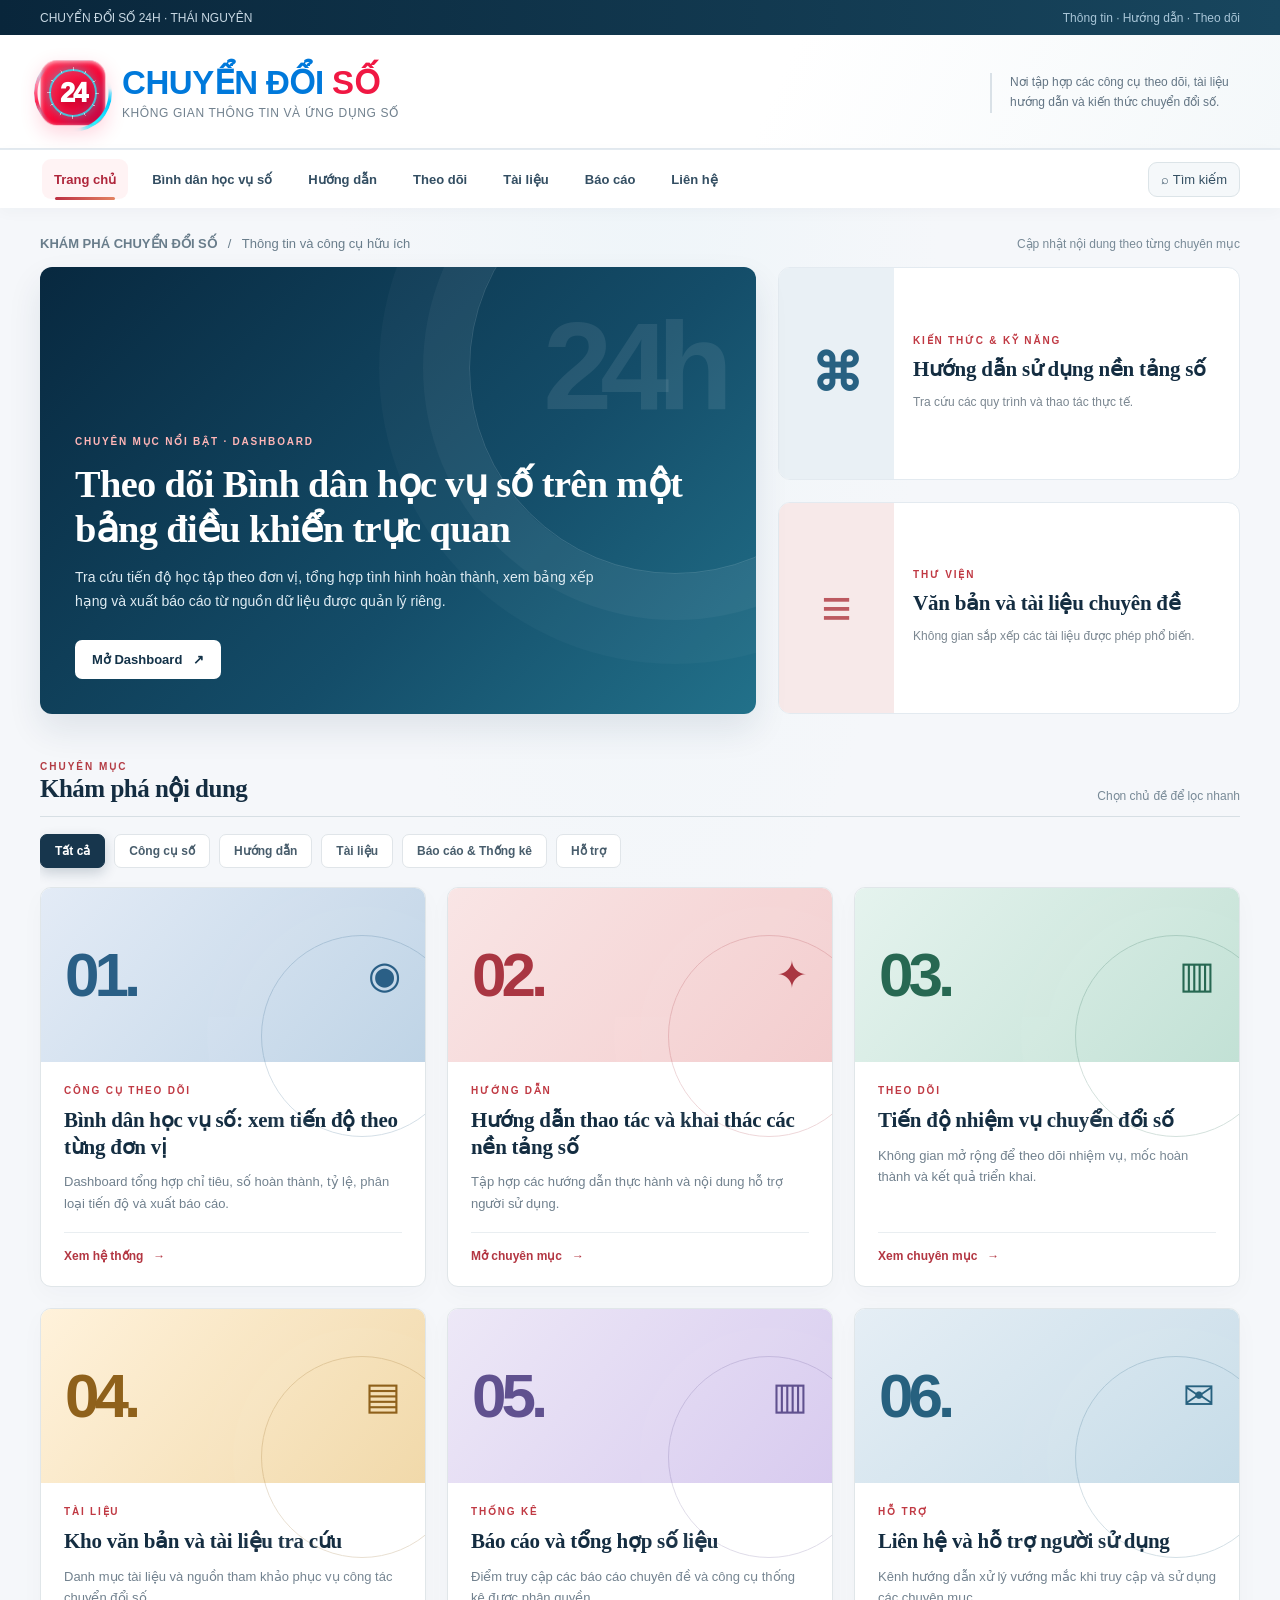
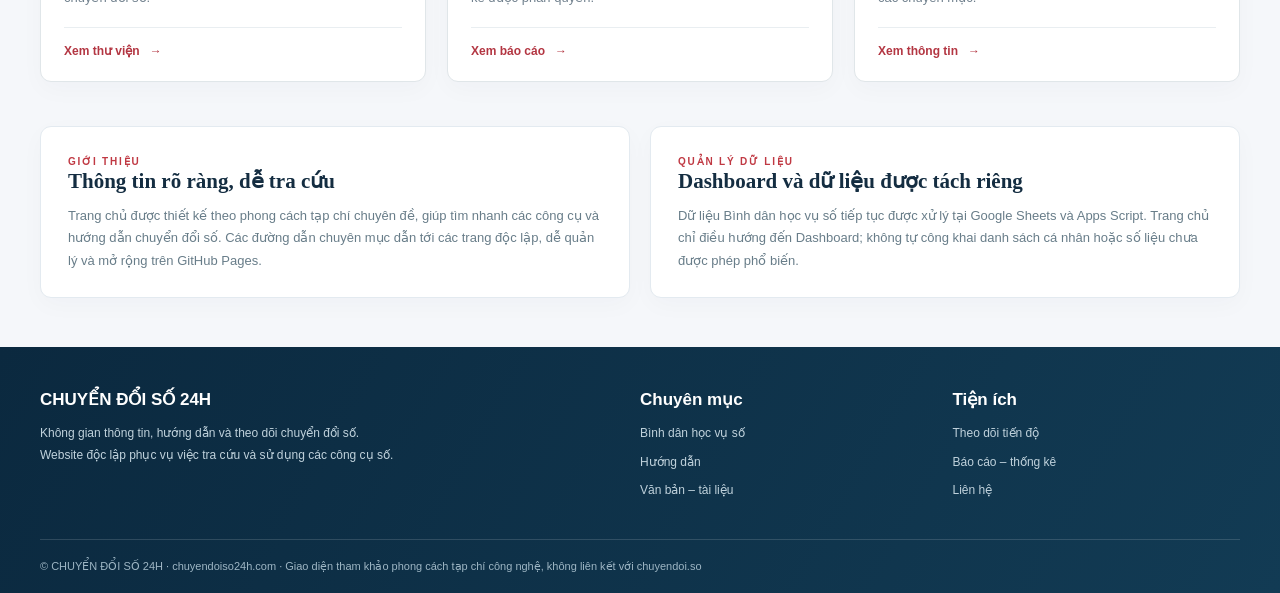
==== commit 38ad2deb: "Update index.html" ====
--- a/index.html
+++ b/index.html
@@ -1,7 +1,8 @@
-<!doctype html>
-<html lang="vi"><head><meta charset="UTF-8"><meta name="viewport" content="width=device-width, initial-scale=1">
-<meta name="description" content="Chuyển đổi số 24h - Không gian thông tin, hướng dẫn và theo dõi chuyển đổi số tại Thái Nguyên.">
-<meta name="theme-color" content="#11304b"><title>Chuyển đổi số 24h | Thông tin, hướng dẫn và theo dõi</title>
+<!DOCTYPE html>
+
+<html lang="vi"><head><meta charset="utf-8"/><meta content="width=device-width, initial-scale=1" name="viewport"/>
+<meta content="Chuyển đổi số 24h - Không gian thông tin, hướng dẫn và theo dõi chuyển đổi số tại Thái Nguyên." name="description"/>
+<meta content="#11304b" name="theme-color"/><title>Chuyển đổi số 24h | Thông tin, hướng dẫn và theo dõi</title>
 <style>
 :root{--ink:#112638;--navy:#102d44;--red:#bd343c;--paper:#f6f7f8;--line:#e4e8eb;--dim:#657887;--white:#fff;--serif:Georgia,'Times New Roman',serif}*{box-sizing:border-box}html{scroll-behavior:smooth}body{margin:0;background:var(--paper);color:var(--ink);font-family:'Segoe UI',Arial,sans-serif}a{text-decoration:none;color:inherit}button,input{font:inherit}button{cursor:pointer}.shell{width:min(1200px,calc(100% - 44px));margin:auto}.microbar{background:#0b253a;color:#c9d9e4;font-size:12px}.microinner{display:flex;justify-content:space-between;align-items:center;min-height:35px;gap:12px}.microinner span:nth-child(2){color:#a8c5d7}.masthead{background:#fff;border-bottom:1px solid var(--line)}.mast-row{display:flex;justify-content:space-between;align-items:center;padding:25px 0 22px;gap:22px}.brand{display:flex;align-items:center;gap:13px}.brand-mark{display:grid;place-items:center;width:56px;height:56px;border-radius:14px;background:#b82737;color:#fff;font-family:Georgia,serif;font-weight:bold;font-size:27px;box-shadow:0 5px 15px #a826342b}.brand h1{font-size:clamp(24px,3vw,33px);line-height:1.03;letter-spacing:-1.15px;margin:0;color:var(--navy);font-weight:850}.brand h1 em{color:var(--red);font-style:normal}.brand p{margin:7px 0 0;color:#71818e;font-size:12px;letter-spacing:.6px;text-transform:uppercase}.mast-note{border-left:2px solid #d9e1e7;padding-left:18px;color:#637584;max-width:250px;line-height:1.65;font-size:12px}.navbar{border-top:1px solid var(--line);background:white}.navinner{display:flex;align-items:center;justify-content:space-between;gap:14px}.navlinks{display:flex;align-items:center;gap:26px;white-space:nowrap;overflow:auto;scrollbar-width:none}.navlinks a{padding:17px 0 15px;color:#314c60;font-size:13px;font-weight:700;border-bottom:3px solid transparent}.navlinks a:hover,.navlinks .active{color:#b62c3b;border-color:#bd343c}.searchbtn{border:1px solid #dce4e8;background:#f5f8fa;color:#344f62;padding:9px 12px;border-radius:9px;font-size:13px}.searchrow{background:#fff;border-bottom:1px solid var(--line);padding:13px 0;display:none}.searchrow.show{display:block}.searchrow input{width:100%;border:1px solid #cdd8e0;padding:13px 15px;border-radius:9px;outline-color:#aa3441}.sectionhead{display:flex;justify-content:space-between;align-items:end;border-bottom:1px solid #d7dfe4;padding-bottom:13px;gap:12px}.sectionhead h2{font-family:var(--serif);font-size:25px;letter-spacing:-.5px;margin:0}.sectionhead small{font-weight:700;color:#b33b43;text-transform:uppercase;letter-spacing:2px;font-size:10px}.date{font-size:12px;color:#788a97}.topline{padding:28px 0 16px;display:flex;justify-content:space-between;align-items:center;gap:15px}.topline p{margin:0;font-size:13px;color:#697d8b}.eyebrow{display:inline-block;color:#c03943;letter-spacing:1.8px;text-transform:uppercase;font-size:10px;font-weight:800}.hero{display:grid;grid-template-columns:1.55fr 1fr;gap:22px;margin-bottom:42px}.mainstory{min-height:447px;background:linear-gradient(140deg,#0b2d48 10%,#184762 72%,#236780);border-radius:12px;overflow:hidden;color:#fff;position:relative;display:flex;align-items:end;padding:35px;isolation:isolate}.mainstory:before{content:'';width:410px;height:410px;border:1px solid #ffffff25;position:absolute;border-radius:50%;right:-125px;top:-105px;box-shadow:0 0 0 46px #ffffff0a,0 0 0 90px #ffffff07;z-index:-1}.mainstory:after{content:'24h';position:absolute;top:28px;right:35px;font-weight:900;color:#ffffff16;font-size:124px;letter-spacing:-12px;z-index:-1}.mainstory .eyebrow{color:#ffb6b7}.mainstory h2{font-family:var(--serif);font-size:clamp(30px,3.15vw,44px);line-height:1.16;letter-spacing:-.65px;margin:13px 0}.mainstory p{line-height:1.7;color:#deebf2;font-size:14px;max-width:520px}.pilllink{display:inline-flex;align-items:center;background:#fff;color:#133248;font-weight:750;font-size:13px;border-radius:7px;padding:12px 17px;margin-top:12px}.sidehero{display:grid;grid-template-rows:1fr 1fr;gap:22px}.sidecard{border:1px solid var(--line);border-radius:12px;overflow:hidden;background:#fff;display:grid;grid-template-columns:115px 1fr;min-height:207px}.visual{height:100%;display:grid;place-items:center;font-weight:800;font-size:52px;background:#e9f0f5;color:#286182}.visual.rose{background:#f7e9e9;color:#bc5960}.sidecopy{padding:22px 19px;display:flex;flex-direction:column;justify-content:center}.sidecopy h3{font-family:var(--serif);font-size:21px;line-height:1.28;letter-spacing:-.25px;margin:10px 0}.sidecopy p{font-size:12px;color:#7b8791;line-height:1.6;margin:0}.section{margin:0 0 44px}.categories{display:flex;gap:9px;overflow-x:auto;padding:17px 0 19px;scrollbar-width:none}.chip{padding:9px 14px;background:#fff;border:1px solid #e0e5e9;color:#485d6c;border-radius:7px;white-space:nowrap;font-size:12px;font-weight:700}.chip.active,.chip:hover{background:#17364d;color:#fff;border-color:#17364d}.feed{display:grid;grid-template-columns:repeat(3,minmax(0,1fr));gap:21px}.article{display:flex;flex-direction:column;background:white;border:1px solid #e0e6e9;border-radius:11px;overflow:hidden;box-shadow:0 8px 25px #10273b07;transition:transform .18s,box-shadow .18s}.article:hover{transform:translateY(-3px);box-shadow:0 12px 30px #10273b14}.artcover{min-height:174px;display:flex;align-items:center;justify-content:space-between;padding:23px 24px;background:linear-gradient(140deg,#e5eef5,#c6dce8);color:#27617f;position:relative}.artcover:after{content:'';position:absolute;right:-38px;bottom:-75px;width:200px;height:200px;border:1px solid currentColor;opacity:.2;border-radius:50%;box-shadow:0 0 0 28px #ffffff1e,0 0 0 54px #ffffff22}.artcover .big{font-size:62px;font-weight:850;line-height:1;letter-spacing:-5px}.artcover .icon{font-size:38px;z-index:1}.artcover.red{background:linear-gradient(130deg,#f9e5e5,#f3cdce);color:#a93642}.artcover.amber{background:linear-gradient(130deg,#fff2db,#f1d9aa);color:#8f611b}.artcover.green{background:linear-gradient(130deg,#e5f3ee,#c2e1d5);color:#276852}.artcover.purple{background:linear-gradient(130deg,#ede8f7,#d8cbef);color:#60518f}.artcover.blue{background:linear-gradient(130deg,#e3ebf6,#bfd4e6);color:#2a5f86}.artbody{padding:23px;display:flex;flex-direction:column;flex:1}.artbody h3{font-family:var(--serif);font-size:21px;line-height:1.27;letter-spacing:-.25px;margin:11px 0}.artbody p{color:#71818e;font-size:13px;line-height:1.65;margin:0 0 18px;flex:1}.article .go{border-top:1px solid #e9eef1;padding-top:16px;font-weight:750;color:#b33642;font-size:12px}.notice{display:grid;grid-template-columns:1fr 1fr;gap:20px;margin:20px 0 49px}.noticeblock{background:#fff;border:1px solid var(--line);border-radius:11px;padding:24px 27px}.noticeblock h3{font-family:var(--serif);margin:0 0 11px;font-size:21px}.noticeblock p{font-size:13px;color:#687d89;line-height:1.75;margin:0}.foot{background:#0e2a40;color:#d5e5ec;padding:42px 0 20px}.footgrid{display:grid;grid-template-columns:2fr 1fr 1fr;gap:25px}.foot h3{color:#fff;font-size:17px;margin:0 0 13px}.foot p,.foot a{font-size:12px;line-height:1.8;color:#c0d2dc}.foot a{display:block;margin:7px 0}.footbar{margin-top:30px;padding-top:20px;border-top:1px solid #ffffff24;font-size:11px;color:#9eb6c4}.empty{padding:30px;background:#fff;border:1px dashed #bfcbd3;border-radius:10px;text-align:center;color:#6b7c89;grid-column:1/-1}.hide{display:none!important}:focus-visible{outline:3px solid #eb9c49;outline-offset:3px}@media(max-width:920px){.hero{grid-template-columns:1fr}.sidehero{grid-template-columns:1fr 1fr;grid-template-rows:1fr}.sidecard{display:block}.visual{height:105px}.feed{grid-template-columns:repeat(2,minmax(0,1fr))}.mast-note{display:none}.navlinks{gap:19px}}@media(max-width:650px){.shell{width:calc(100% - 28px)}.mast-row{padding:18px 0}.brand-mark{width:47px;height:47px;font-size:24px}.brand h1{font-size:25px}.brand p{font-size:10px}.topline{align-items:start;flex-direction:column}.mainstory{min-height:395px;padding:25px}.mainstory h2{font-size:34px}.sidehero,.feed,.notice,.footgrid{grid-template-columns:1fr}.sidecard{display:grid;grid-template-columns:100px 1fr;min-height:150px}.visual{height:100%}.footgrid{gap:10px}.navinner{gap:8px}.searchbtn{padding:9px}}
 
@@ -54,25 +55,87 @@
 @media(max-width:650px){.navlinks a{font-size:12px;padding:9px 10px}.mainstory h2{font-size:33px}}
 @media(prefers-reduced-motion:reduce){*,*::before,*::after{transition:none!important;animation:none!important;scroll-behavior:auto!important}}
 
+
+
+/* LOGO NEON TECH — chỉ tác động tới tiêu đề thương hiệu */
+.brand .neon-logo{position:relative;isolation:isolate;display:inline-block;white-space:nowrap;overflow:visible;vertical-align:middle}
+.brand .neon-logo .neon-word{display:inline-block;position:relative;will-change:filter;transition:filter .35s ease,transform .35s ease;text-shadow:0 0 1px #ffffff,0 0 8px rgba(26,126,196,.14);animation:neonBreath 5s ease-in-out infinite}
+.brand .neon-logo .neon-blue{color:#103956}
+.brand .neon-logo .neon-red{color:#c62846;animation-name:neonRedBreath;animation-delay:.8s}
+.brand .neon-logo .neon-word:nth-child(2){animation-delay:.25s}
+.brand .neon-logo .neon-word:nth-child(3){animation-delay:.8s}
+.brand .neon-logo .neon-word:nth-child(4){animation-delay:1.2s}
+.brand .neon-logo::after{content:"";position:absolute;z-index:2;inset:-3px 0;pointer-events:none;background:linear-gradient(108deg,transparent 0%,transparent 38%,rgba(255,255,255,.03) 43%,rgba(255,255,255,.95) 49%,rgba(106,220,255,.55) 52%,transparent 59%,transparent 100%);background-size:240% 100%;background-position:140% center;mix-blend-mode:screen;animation:neonSweep 6.5s ease-in-out infinite}
+.brand:hover .neon-logo .neon-blue{filter:drop-shadow(0 0 6px rgba(35,171,248,.58)) drop-shadow(0 0 13px rgba(0,134,227,.28));transform:translateY(-2px)}
+.brand:hover .neon-logo .neon-red{filter:drop-shadow(0 0 7px rgba(255,61,110,.58)) drop-shadow(0 0 15px rgba(233,31,85,.28));transform:translateY(-2px)}
+.brand .brand-mark{animation:neonMarkPulse 4.8s ease-in-out infinite}
+@keyframes neonBreath{0%,100%{text-shadow:0 0 1px #ffffff,0 0 5px rgba(29,155,235,.08)}48%{text-shadow:0 0 1px #ffffff,0 0 8px rgba(28,157,241,.27),0 0 17px rgba(28,157,241,.10)}}
+@keyframes neonRedBreath{0%,100%{text-shadow:0 0 2px #fff,0 0 5px rgba(218,40,81,.15)}50%{text-shadow:0 0 2px #fff,0 0 9px rgba(245,43,97,.65),0 0 20px rgba(245,43,97,.28)}}
+@keyframes neonSweep{0%,29%{background-position:140% center;opacity:0}34%{opacity:.9}55%{background-position:-140% center;opacity:.9}62%,100%{background-position:-140% center;opacity:0}}
+@keyframes neonMarkPulse{0%,100%{box-shadow:0 7px 18px #ad263645,inset 0 1px 1px #ffffff66}50%{box-shadow:0 7px 22px rgba(230,36,86,.32),0 0 13px rgba(236,45,94,.16),inset 0 1px 1px #ffffff66}}
+@media(max-width:480px){.brand .neon-logo{white-space:normal}.brand .neon-logo .neon-word{white-space:nowrap}}
+@media(prefers-reduced-motion:reduce){.brand .neon-logo .neon-word,.brand .neon-logo::after,.brand .brand-mark{animation:none!important;transition:none!important}.brand:hover .neon-logo .neon-word{transform:none!important}}
+
+/* Neon Tech 2026 – animated clock emblem, fresh vivid palette */
+.brand{gap:16px}
+.brand .clock24{flex:none;position:relative;isolation:isolate;display:grid;place-items:center;width:66px;height:66px;border-radius:17px;overflow:visible;background:linear-gradient(135deg,#ff365a 0%,#f70737 55%,#bd0649 100%);border:1px solid rgba(255,255,255,.68);box-shadow:0 7px 20px rgba(255,23,76,.19),inset 0 1px 4px rgba(255,255,255,.68);transform:none!important;animation:none!important}
+.brand .clock24::before,.brand .clock24::after{content:'';position:absolute;border-radius:50%;pointer-events:none}
+.brand .clock24::before{inset:-7px;background:conic-gradient(from 0deg,transparent 0 23%,#00caff 29%,#2af5ff 40%,transparent 47% 63%,#ff2451 71%,#ff8aab 79%,transparent 86%);-webkit-mask:radial-gradient(farthest-side,transparent calc(100% - 4px),#000 calc(100% - 3px));mask:radial-gradient(farthest-side,transparent calc(100% - 4px),#000 calc(100% - 3px));animation:clockOrbit 2.9s linear infinite;filter:drop-shadow(0 0 5px #13d8ff)}
+.brand .clock24::after{inset:6px;background:repeating-conic-gradient(from -90deg,rgba(255,255,255,.7) 0deg 2deg,transparent 2deg 30deg);-webkit-mask:radial-gradient(farthest-side,transparent calc(100% - 4px),#000 calc(100% - 3px));mask:radial-gradient(farthest-side,transparent calc(100% - 4px),#000 calc(100% - 3px));opacity:.8}
+.brand .clock-face{position:absolute;inset:8px;border-radius:50%;border:2px solid rgba(38,238,255,.8);box-shadow:0 0 10px rgba(0,231,255,.45),inset 0 0 8px rgba(0,231,255,.18);animation:clockHalo 3s ease-in-out infinite}
+.brand .clock-num{font-family:'Segoe UI',Arial,sans-serif;font-size:27px;font-weight:950;letter-spacing:-2px;color:#fff;line-height:1;z-index:2;text-shadow:0 2px 9px rgba(70,0,24,.35)}
+.brand .neon-logo{overflow:visible}
+.brand .neon-logo .neon-word{font-weight:900;animation:freshGlow 3.6s ease-in-out infinite;text-shadow:0 1px 0 #fff,0 0 8px rgba(0,184,255,.28);transition:transform .25s ease,filter .25s ease}
+.brand .neon-logo .neon-blue{color:#0089eb;background:linear-gradient(180deg,#04baff 0%,#007cef 52%,#005cc9 100%);-webkit-background-clip:text;background-clip:text;-webkit-text-fill-color:transparent}
+.brand .neon-logo .neon-red{color:#ff1747;background:linear-gradient(180deg,#ff5976 0%,#ff1949 45%,#ec003a 100%);-webkit-background-clip:text;background-clip:text;-webkit-text-fill-color:transparent;animation:freshRedGlow 3.6s ease-in-out infinite}
+.brand .neon-logo .neon-word:nth-child(2){animation-delay:.3s}.brand .neon-logo .neon-word:nth-child(3){animation-delay:.65s}.brand .neon-logo .neon-word:nth-child(4){animation-delay:.9s}
+.brand:hover .neon-logo .neon-word{transform:translateY(-2px)}
+.brand .neon-logo::after{animation:neonSweep 4.6s ease-in-out infinite}
+@keyframes clockOrbit{to{transform:rotate(360deg)}}
+@keyframes clockHalo{0%,100%{opacity:.55;box-shadow:0 0 5px rgba(0,231,255,.25)}50%{opacity:1;box-shadow:0 0 14px rgba(0,231,255,.75)}}
+@keyframes freshGlow{0%,100%{filter:drop-shadow(0 0 1px rgba(0,183,255,.1))}50%{filter:drop-shadow(0 0 7px rgba(0,191,255,.46))}}
+@keyframes freshRedGlow{0%,100%{filter:drop-shadow(0 0 2px rgba(255,23,75,.13))}50%{filter:drop-shadow(0 0 9px rgba(255,26,70,.55))}}
+@media(max-width:650px){.brand .clock24{width:51px;height:51px;border-radius:14px}.brand .clock-num{font-size:21px}.brand .clock24::before{inset:-5px}.brand{gap:12px}}
+@media(prefers-reduced-motion:reduce){.brand .clock24::before,.brand .clock-face,.brand .neon-logo .neon-word,.brand .neon-logo::after{animation:none!important}}
+
+/* Typography refinement: crisp and legible, preserve animated 24 clock */
+.brand .neon-logo .neon-word,
+.brand .neon-logo .neon-blue,
+.brand .neon-logo .neon-red {
+  background:none!important;
+  background-clip:initial!important;
+  -webkit-background-clip:initial!important;
+  -webkit-text-fill-color:currentColor!important;
+  text-shadow:none!important;
+  filter:none!important;
+  animation:none!important;
+  will-change:auto;
+  font-weight:900;
+  letter-spacing:-.45px;
+}
+.brand .neon-logo .neon-blue{color:#0079db!important}
+.brand .neon-logo .neon-red{color:#f01843!important}
+.brand:hover .neon-logo .neon-word{filter:none!important;text-shadow:none!important;transform:translateY(-1px)}
+.brand .neon-logo::after{opacity:.18;animation:neonSweep 7s ease-in-out infinite}
 </style></head><body>
 <div class="microbar"><div class="shell microinner"><span>CHUYỂN ĐỔI SỐ 24H · THÁI NGUYÊN</span><span>Thông tin · Hướng dẫn · Theo dõi</span></div></div>
-<header class="masthead"><div class="shell mast-row"><a class="brand" href="/" aria-label="Chuyển đổi số 24h - Trang chủ"><span class="brand-mark">24</span><div><h1>CHUYỂN ĐỔI <em>SỐ</em> 24H</h1><p>Không gian thông tin và ứng dụng số</p></div></a><div class="mast-note">Nơi tập hợp các công cụ theo dõi, tài liệu hướng dẫn và kiến thức chuyển đổi số.</div></div></header>
-<div class="navbar"><div class="shell navinner"><nav aria-label="Điều hướng chính" class="navlinks"><a href="/" class="active">Trang chủ</a><a href="/binhdanhocvuso/">Bình dân học vụ số</a><a href="/huongdan/">Hướng dẫn</a><a href="/theodoi/">Theo dõi</a><a href="/vanban/">Tài liệu</a><a href="/baocao/">Báo cáo</a><a href="/lienhe/">Liên hệ</a></nav><button class="searchbtn" id="searchToggle" aria-expanded="false" aria-controls="searchbox" type="button">⌕ Tìm kiếm</button></div></div>
-<div class="searchrow" id="searchbox"><div class="shell"><label for="searchInput" class="eyebrow">Tìm nhanh chuyên mục</label><input id="searchInput" type="search" placeholder="Ví dụ: Bình dân học vụ số, tài liệu, báo cáo..." autocomplete="off"></div></div>
-<main class="shell"><div class="topline"><p><b>KHÁM PHÁ CHUYỂN ĐỔI SỐ</b> &nbsp; / &nbsp; Thông tin và công cụ hữu ích</p><span class="date">Cập nhật nội dung theo từng chuyên mục</span></div>
-<section class="hero" aria-label="Nội dung nổi bật"><article class="mainstory"><div><span class="eyebrow">CHUYÊN MỤC NỔI BẬT · DASHBOARD</span><h2>Theo dõi Bình dân học vụ số trên một bảng điều khiển trực quan</h2><p>Tra cứu tiến độ học tập theo đơn vị, tổng hợp tình hình hoàn thành, xem bảng xếp hạng và xuất báo cáo từ nguồn dữ liệu được quản lý riêng.</p><a class="pilllink" href="/binhdanhocvuso/">Mở Dashboard &nbsp; ↗</a></div></article><div class="sidehero"><a class="sidecard" href="/huongdan/"><div class="visual">⌘</div><div class="sidecopy"><span class="eyebrow">KIẾN THỨC & KỸ NĂNG</span><h3>Hướng dẫn sử dụng nền tảng số</h3><p>Tra cứu các quy trình và thao tác thực tế.</p></div></a><a class="sidecard" href="/vanban/"><div class="visual rose">≡</div><div class="sidecopy"><span class="eyebrow">THƯ VIỆN</span><h3>Văn bản và tài liệu chuyên đề</h3><p>Không gian sắp xếp các tài liệu được phép phổ biến.</p></div></a></div></section>
-<section class="section" id="chuyen-muc"><div class="sectionhead"><div><small>Chuyên mục</small><h2>Khám phá nội dung</h2></div><span class="date">Chọn chủ đề để lọc nhanh</span></div><div class="categories" role="group" aria-label="Lọc chuyên mục"><button class="chip active" data-filter="all" type="button">Tất cả</button><button class="chip" data-filter="congcu" type="button">Công cụ số</button><button class="chip" data-filter="huongdan" type="button">Hướng dẫn</button><button class="chip" data-filter="tailieu" type="button">Tài liệu</button><button class="chip" data-filter="thongke" type="button">Báo cáo & Thống kê</button><button class="chip" data-filter="hotro" type="button">Hỗ trợ</button></div>
+<header class="masthead"><div class="shell mast-row"><a aria-label="Chuyển đổi số 24h - Trang chủ" class="brand" href="/"><span class="brand-mark clock24"><span class="clock-face"></span><span class="clock-num">24</span></span><div><h1 class="neon-logo"><span class="neon-word neon-blue">CHUYỂN</span> <span class="neon-word neon-blue">ĐỔI</span> <span class="neon-word neon-red">SỐ</span></h1><p>Không gian thông tin và ứng dụng số</p></div></a><div class="mast-note">Nơi tập hợp các công cụ theo dõi, tài liệu hướng dẫn và kiến thức chuyển đổi số.</div></div></header>
+<div class="navbar"><div class="shell navinner"><nav aria-label="Điều hướng chính" class="navlinks"><a class="active" href="/">Trang chủ</a><a href="/binhdanhocvuso/">Bình dân học vụ số</a><a href="/huongdan/">Hướng dẫn</a><a href="/theodoi/">Theo dõi</a><a href="/vanban/">Tài liệu</a><a href="/baocao/">Báo cáo</a><a href="/lienhe/">Liên hệ</a></nav><button aria-controls="searchbox" aria-expanded="false" class="searchbtn" id="searchToggle" type="button">⌕ Tìm kiếm</button></div></div>
+<div class="searchrow" id="searchbox"><div class="shell"><label class="eyebrow" for="searchInput">Tìm nhanh chuyên mục</label><input autocomplete="off" id="searchInput" placeholder="Ví dụ: Bình dân học vụ số, tài liệu, báo cáo..." type="search"/></div></div>
+<main class="shell"><div class="topline"><p><b>KHÁM PHÁ CHUYỂN ĐỔI SỐ</b>   /   Thông tin và công cụ hữu ích</p><span class="date">Cập nhật nội dung theo từng chuyên mục</span></div>
+<section aria-label="Nội dung nổi bật" class="hero"><article class="mainstory"><div><span class="eyebrow">CHUYÊN MỤC NỔI BẬT · DASHBOARD</span><h2>Theo dõi Bình dân học vụ số trên một bảng điều khiển trực quan</h2><p>Tra cứu tiến độ học tập theo đơn vị, tổng hợp tình hình hoàn thành, xem bảng xếp hạng và xuất báo cáo từ nguồn dữ liệu được quản lý riêng.</p><a class="pilllink" href="/binhdanhocvuso/">Mở Dashboard   ↗</a></div></article><div class="sidehero"><a class="sidecard" href="/huongdan/"><div class="visual">⌘</div><div class="sidecopy"><span class="eyebrow">KIẾN THỨC &amp; KỸ NĂNG</span><h3>Hướng dẫn sử dụng nền tảng số</h3><p>Tra cứu các quy trình và thao tác thực tế.</p></div></a><a class="sidecard" href="/vanban/"><div class="visual rose">≡</div><div class="sidecopy"><span class="eyebrow">THƯ VIỆN</span><h3>Văn bản và tài liệu chuyên đề</h3><p>Không gian sắp xếp các tài liệu được phép phổ biến.</p></div></a></div></section>
+<section class="section" id="chuyen-muc"><div class="sectionhead"><div><small>Chuyên mục</small><h2>Khám phá nội dung</h2></div><span class="date">Chọn chủ đề để lọc nhanh</span></div><div aria-label="Lọc chuyên mục" class="categories" role="group"><button class="chip active" data-filter="all" type="button">Tất cả</button><button class="chip" data-filter="congcu" type="button">Công cụ số</button><button class="chip" data-filter="huongdan" type="button">Hướng dẫn</button><button class="chip" data-filter="tailieu" type="button">Tài liệu</button><button class="chip" data-filter="thongke" type="button">Báo cáo &amp; Thống kê</button><button class="chip" data-filter="hotro" type="button">Hỗ trợ</button></div>
 <div class="feed" id="feed">
-<a class="article" data-topic="congcu thongke" data-search="bình dân học vụ số học tập tiến độ đơn vị" href="/binhdanhocvuso/"><div class="artcover blue"><span class="big">01.</span><span class="icon">◉</span></div><div class="artbody"><span class="eyebrow">Công cụ theo dõi</span><h3>Bình dân học vụ số: xem tiến độ theo từng đơn vị</h3><p>Dashboard tổng hợp chỉ tiêu, số hoàn thành, tỷ lệ, phân loại tiến độ và xuất báo cáo.</p><span class="go">Xem hệ thống &nbsp; →</span></div></a>
-<a class="article" data-topic="huongdan" data-search="hướng dẫn sử dụng công nghệ nền tảng số" href="/huongdan/"><div class="artcover red"><span class="big">02.</span><span class="icon">✦</span></div><div class="artbody"><span class="eyebrow">Hướng dẫn</span><h3>Hướng dẫn thao tác và khai thác các nền tảng số</h3><p>Tập hợp các hướng dẫn thực hành và nội dung hỗ trợ người sử dụng.</p><span class="go">Mở chuyên mục &nbsp; →</span></div></a>
-<a class="article" data-topic="congcu thongke" data-search="theo dõi chuyển đổi số nhiệm vụ tiến độ" href="/theodoi/"><div class="artcover green"><span class="big">03.</span><span class="icon">▥</span></div><div class="artbody"><span class="eyebrow">Theo dõi</span><h3>Tiến độ nhiệm vụ chuyển đổi số</h3><p>Không gian mở rộng để theo dõi nhiệm vụ, mốc hoàn thành và kết quả triển khai.</p><span class="go">Xem chuyên mục &nbsp; →</span></div></a>
-<a class="article" data-topic="tailieu" data-search="văn bản tài liệu chính sách hướng dẫn" href="/vanban/"><div class="artcover amber"><span class="big">04.</span><span class="icon">▤</span></div><div class="artbody"><span class="eyebrow">Tài liệu</span><h3>Kho văn bản và tài liệu tra cứu</h3><p>Danh mục tài liệu và nguồn tham khảo phục vụ công tác chuyển đổi số.</p><span class="go">Xem thư viện &nbsp; →</span></div></a>
-<a class="article" data-topic="thongke" data-search="báo cáo thống kê dữ liệu tổng hợp" href="/baocao/"><div class="artcover purple"><span class="big">05.</span><span class="icon">▥</span></div><div class="artbody"><span class="eyebrow">Thống kê</span><h3>Báo cáo và tổng hợp số liệu</h3><p>Điểm truy cập các báo cáo chuyên đề và công cụ thống kê được phân quyền.</p><span class="go">Xem báo cáo &nbsp; →</span></div></a>
-<a class="article" data-topic="hotro" data-search="liên hệ hỗ trợ kỹ thuật phản hồi" href="/lienhe/"><div class="artcover"><span class="big">06.</span><span class="icon">✉</span></div><div class="artbody"><span class="eyebrow">Hỗ trợ</span><h3>Liên hệ và hỗ trợ người sử dụng</h3><p>Kênh hướng dẫn xử lý vướng mắc khi truy cập và sử dụng các chuyên mục.</p><span class="go">Xem thông tin &nbsp; →</span></div></a>
-<div id="empty" class="empty hide">Không có chuyên mục phù hợp. Hãy thử từ khóa khác.</div>
+<a class="article" data-search="bình dân học vụ số học tập tiến độ đơn vị" data-topic="congcu thongke" href="/binhdanhocvuso/"><div class="artcover blue"><span class="big">01.</span><span class="icon">◉</span></div><div class="artbody"><span class="eyebrow">Công cụ theo dõi</span><h3>Bình dân học vụ số: xem tiến độ theo từng đơn vị</h3><p>Dashboard tổng hợp chỉ tiêu, số hoàn thành, tỷ lệ, phân loại tiến độ và xuất báo cáo.</p><span class="go">Xem hệ thống   →</span></div></a>
+<a class="article" data-search="hướng dẫn sử dụng công nghệ nền tảng số" data-topic="huongdan" href="/huongdan/"><div class="artcover red"><span class="big">02.</span><span class="icon">✦</span></div><div class="artbody"><span class="eyebrow">Hướng dẫn</span><h3>Hướng dẫn thao tác và khai thác các nền tảng số</h3><p>Tập hợp các hướng dẫn thực hành và nội dung hỗ trợ người sử dụng.</p><span class="go">Mở chuyên mục   →</span></div></a>
+<a class="article" data-search="theo dõi chuyển đổi số nhiệm vụ tiến độ" data-topic="congcu thongke" href="/theodoi/"><div class="artcover green"><span class="big">03.</span><span class="icon">▥</span></div><div class="artbody"><span class="eyebrow">Theo dõi</span><h3>Tiến độ nhiệm vụ chuyển đổi số</h3><p>Không gian mở rộng để theo dõi nhiệm vụ, mốc hoàn thành và kết quả triển khai.</p><span class="go">Xem chuyên mục   →</span></div></a>
+<a class="article" data-search="văn bản tài liệu chính sách hướng dẫn" data-topic="tailieu" href="/vanban/"><div class="artcover amber"><span class="big">04.</span><span class="icon">▤</span></div><div class="artbody"><span class="eyebrow">Tài liệu</span><h3>Kho văn bản và tài liệu tra cứu</h3><p>Danh mục tài liệu và nguồn tham khảo phục vụ công tác chuyển đổi số.</p><span class="go">Xem thư viện   →</span></div></a>
+<a class="article" data-search="báo cáo thống kê dữ liệu tổng hợp" data-topic="thongke" href="/baocao/"><div class="artcover purple"><span class="big">05.</span><span class="icon">▥</span></div><div class="artbody"><span class="eyebrow">Thống kê</span><h3>Báo cáo và tổng hợp số liệu</h3><p>Điểm truy cập các báo cáo chuyên đề và công cụ thống kê được phân quyền.</p><span class="go">Xem báo cáo   →</span></div></a>
+<a class="article" data-search="liên hệ hỗ trợ kỹ thuật phản hồi" data-topic="hotro" href="/lienhe/"><div class="artcover"><span class="big">06.</span><span class="icon">✉</span></div><div class="artbody"><span class="eyebrow">Hỗ trợ</span><h3>Liên hệ và hỗ trợ người sử dụng</h3><p>Kênh hướng dẫn xử lý vướng mắc khi truy cập và sử dụng các chuyên mục.</p><span class="go">Xem thông tin   →</span></div></a>
+<div class="empty hide" id="empty">Không có chuyên mục phù hợp. Hãy thử từ khóa khác.</div>
 </div></section>
 <section class="notice"><div class="noticeblock"><span class="eyebrow">Giới thiệu</span><h3>Thông tin rõ ràng, dễ tra cứu</h3><p>Trang chủ được thiết kế theo phong cách tạp chí chuyên đề, giúp tìm nhanh các công cụ và hướng dẫn chuyển đổi số. Các đường dẫn chuyên mục dẫn tới các trang độc lập, dễ quản lý và mở rộng trên GitHub Pages.</p></div><div class="noticeblock"><span class="eyebrow">Quản lý dữ liệu</span><h3>Dashboard và dữ liệu được tách riêng</h3><p>Dữ liệu Bình dân học vụ số tiếp tục được xử lý tại Google Sheets và Apps Script. Trang chủ chỉ điều hướng đến Dashboard; không tự công khai danh sách cá nhân hoặc số liệu chưa được phép phổ biến.</p></div></section>
-</main><footer class="foot"><div class="shell"><div class="footgrid"><div><h3>CHUYỂN ĐỔI SỐ 24H</h3><p>Không gian thông tin, hướng dẫn và theo dõi chuyển đổi số.<br>Website độc lập phục vụ việc tra cứu và sử dụng các công cụ số.</p></div><div><h3>Chuyên mục</h3><a href="/binhdanhocvuso/">Bình dân học vụ số</a><a href="/huongdan/">Hướng dẫn</a><a href="/vanban/">Văn bản – tài liệu</a></div><div><h3>Tiện ích</h3><a href="/theodoi/">Theo dõi tiến độ</a><a href="/baocao/">Báo cáo – thống kê</a><a href="/lienhe/">Liên hệ</a></div></div><div class="footbar">© CHUYỂN ĐỔI SỐ 24H · chuyendoiso24h.com · Giao diện tham khảo phong cách tạp chí công nghệ, không liên kết với chuyendoi.so</div></div></footer>
+</main><footer class="foot"><div class="shell"><div class="footgrid"><div><h3>CHUYỂN ĐỔI SỐ 24H</h3><p>Không gian thông tin, hướng dẫn và theo dõi chuyển đổi số.<br/>Website độc lập phục vụ việc tra cứu và sử dụng các công cụ số.</p></div><div><h3>Chuyên mục</h3><a href="/binhdanhocvuso/">Bình dân học vụ số</a><a href="/huongdan/">Hướng dẫn</a><a href="/vanban/">Văn bản – tài liệu</a></div><div><h3>Tiện ích</h3><a href="/theodoi/">Theo dõi tiến độ</a><a href="/baocao/">Báo cáo – thống kê</a><a href="/lienhe/">Liên hệ</a></div></div><div class="footbar">© CHUYỂN ĐỔI SỐ 24H · chuyendoiso24h.com · Giao diện tham khảo phong cách tạp chí công nghệ, không liên kết với chuyendoi.so</div></div></footer>
 <script>
 (()=>{const btn=document.getElementById('searchToggle'),bar=document.getElementById('searchbox'),inp=document.getElementById('searchInput'),chips=[...document.querySelectorAll('.chip')],cards=[...document.querySelectorAll('.article')],empty=document.getElementById('empty');let filter='all';function apply(){let count=0;const q=inp.value.trim().toLocaleLowerCase('vi');cards.forEach(card=>{const text=(card.dataset.search+' '+card.innerText).toLocaleLowerCase('vi');const visible=(filter==='all'||card.dataset.topic.split(' ').includes(filter))&&(!q||text.includes(q));card.classList.toggle('hide',!visible);if(visible)count++;});empty.classList.toggle('hide',count>0)}btn.addEventListener('click',()=>{let show=!bar.classList.contains('show');bar.classList.toggle('show',show);btn.setAttribute('aria-expanded',show);if(show)inp.focus();else{inp.value='';apply()}});inp.addEventListener('input',apply);chips.forEach(chip=>chip.addEventListener('click',()=>{filter=chip.dataset.filter;chips.forEach(b=>b.classList.toggle('active',b===chip));apply()}));})();
 </script></body></html>
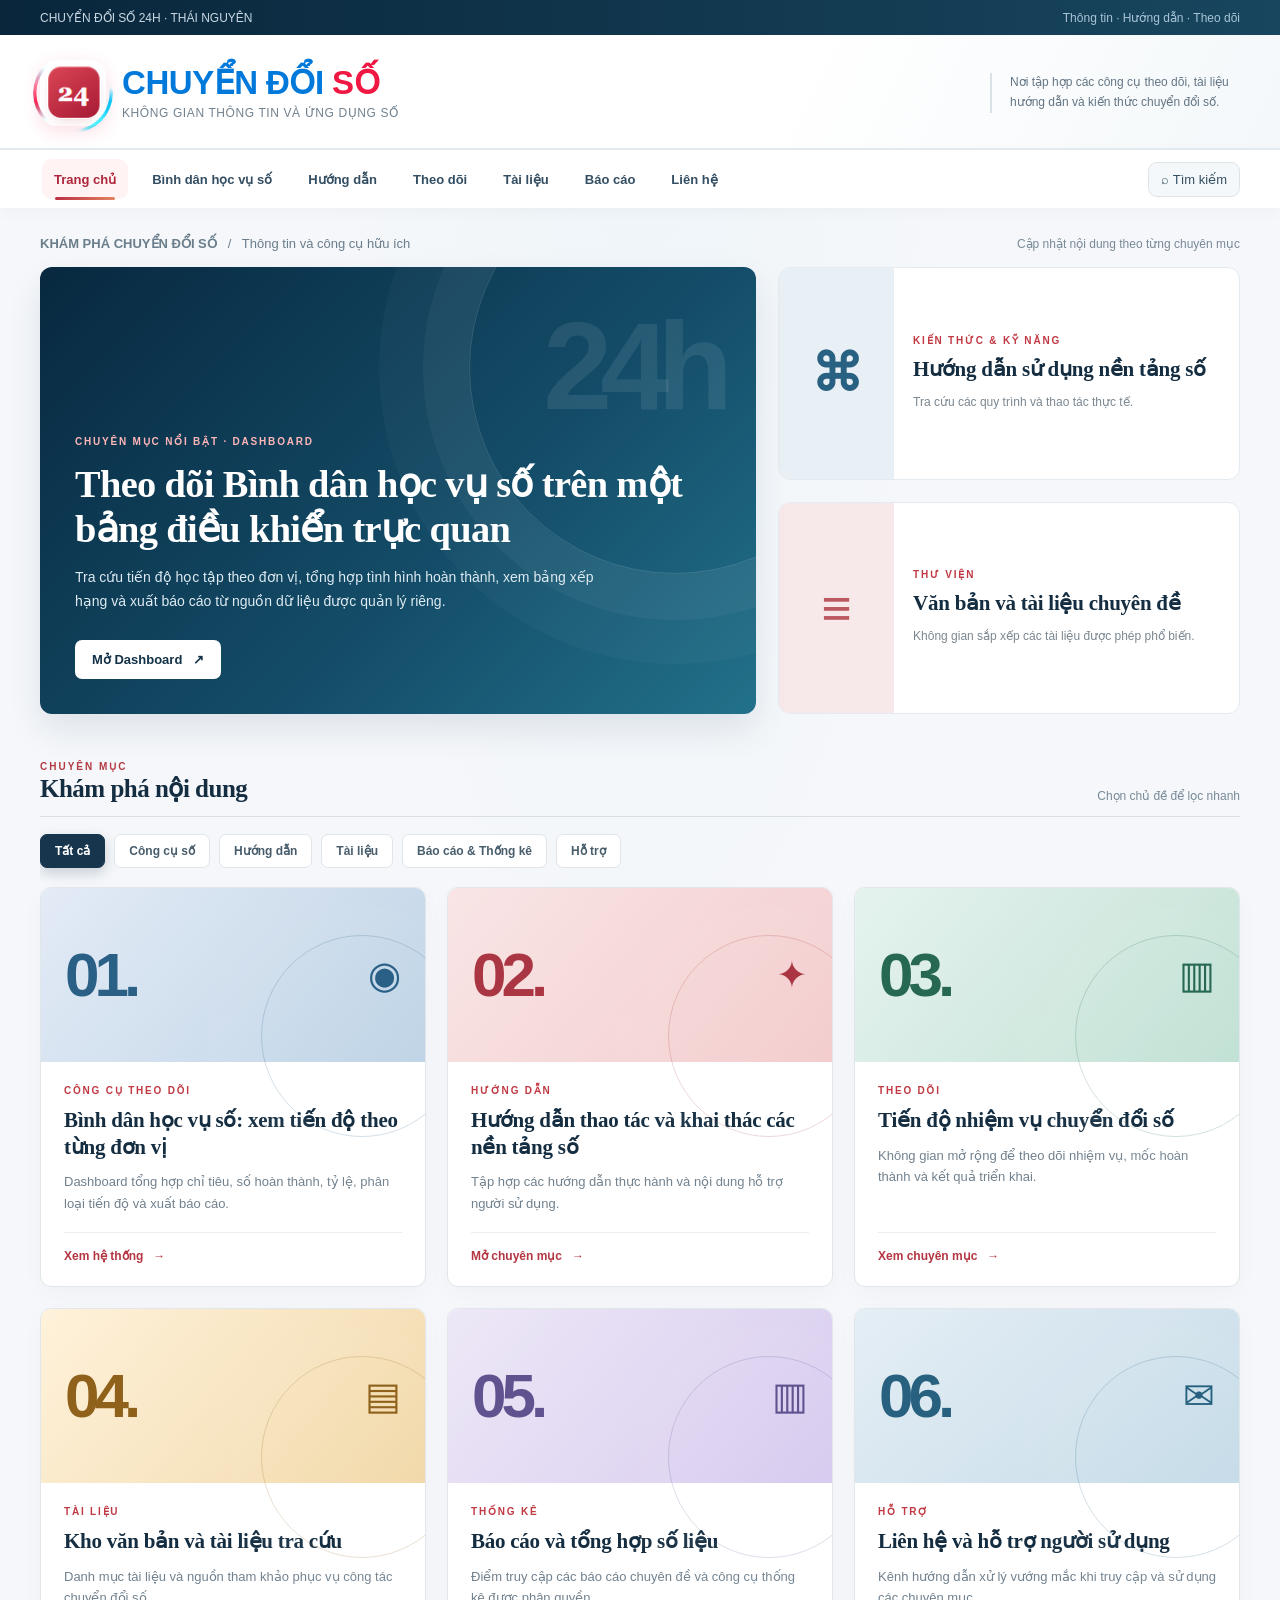
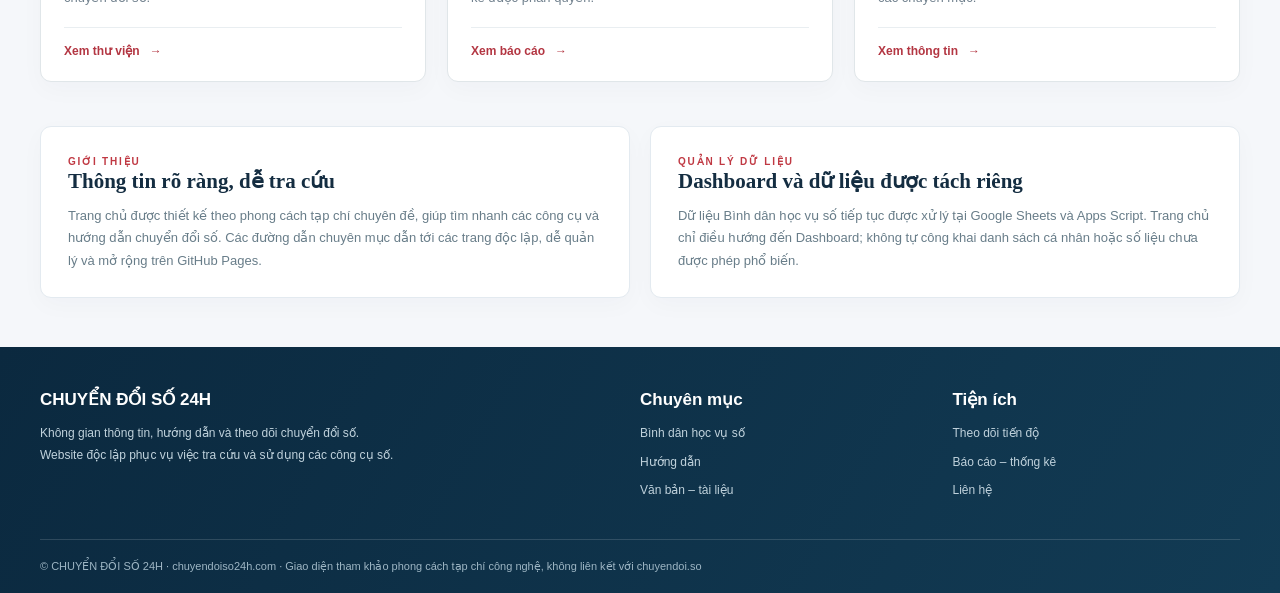
==== commit 7b046889: "Add files via upload" ====
--- a/index.html
+++ b/index.html
@@ -3,6 +3,9 @@
 <html lang="vi"><head><meta charset="utf-8"/><meta content="width=device-width, initial-scale=1" name="viewport"/>
 <meta content="Chuyển đổi số 24h - Không gian thông tin, hướng dẫn và theo dõi chuyển đổi số tại Thái Nguyên." name="description"/>
 <meta content="#11304b" name="theme-color"/><title>Chuyển đổi số 24h | Thông tin, hướng dẫn và theo dõi</title>
+<link rel="icon" type="image/x-icon" href="/favicon.ico?v=3"/>
+<link rel="icon" type="image/png" sizes="512x512" href="/logo_24_anh_goc.png?v=3"/>
+<link rel="apple-touch-icon" href="/logo_24_anh_goc.png"/>
 <style>
 :root{--ink:#112638;--navy:#102d44;--red:#bd343c;--paper:#f6f7f8;--line:#e4e8eb;--dim:#657887;--white:#fff;--serif:Georgia,'Times New Roman',serif}*{box-sizing:border-box}html{scroll-behavior:smooth}body{margin:0;background:var(--paper);color:var(--ink);font-family:'Segoe UI',Arial,sans-serif}a{text-decoration:none;color:inherit}button,input{font:inherit}button{cursor:pointer}.shell{width:min(1200px,calc(100% - 44px));margin:auto}.microbar{background:#0b253a;color:#c9d9e4;font-size:12px}.microinner{display:flex;justify-content:space-between;align-items:center;min-height:35px;gap:12px}.microinner span:nth-child(2){color:#a8c5d7}.masthead{background:#fff;border-bottom:1px solid var(--line)}.mast-row{display:flex;justify-content:space-between;align-items:center;padding:25px 0 22px;gap:22px}.brand{display:flex;align-items:center;gap:13px}.brand-mark{display:grid;place-items:center;width:56px;height:56px;border-radius:14px;background:#b82737;color:#fff;font-family:Georgia,serif;font-weight:bold;font-size:27px;box-shadow:0 5px 15px #a826342b}.brand h1{font-size:clamp(24px,3vw,33px);line-height:1.03;letter-spacing:-1.15px;margin:0;color:var(--navy);font-weight:850}.brand h1 em{color:var(--red);font-style:normal}.brand p{margin:7px 0 0;color:#71818e;font-size:12px;letter-spacing:.6px;text-transform:uppercase}.mast-note{border-left:2px solid #d9e1e7;padding-left:18px;color:#637584;max-width:250px;line-height:1.65;font-size:12px}.navbar{border-top:1px solid var(--line);background:white}.navinner{display:flex;align-items:center;justify-content:space-between;gap:14px}.navlinks{display:flex;align-items:center;gap:26px;white-space:nowrap;overflow:auto;scrollbar-width:none}.navlinks a{padding:17px 0 15px;color:#314c60;font-size:13px;font-weight:700;border-bottom:3px solid transparent}.navlinks a:hover,.navlinks .active{color:#b62c3b;border-color:#bd343c}.searchbtn{border:1px solid #dce4e8;background:#f5f8fa;color:#344f62;padding:9px 12px;border-radius:9px;font-size:13px}.searchrow{background:#fff;border-bottom:1px solid var(--line);padding:13px 0;display:none}.searchrow.show{display:block}.searchrow input{width:100%;border:1px solid #cdd8e0;padding:13px 15px;border-radius:9px;outline-color:#aa3441}.sectionhead{display:flex;justify-content:space-between;align-items:end;border-bottom:1px solid #d7dfe4;padding-bottom:13px;gap:12px}.sectionhead h2{font-family:var(--serif);font-size:25px;letter-spacing:-.5px;margin:0}.sectionhead small{font-weight:700;color:#b33b43;text-transform:uppercase;letter-spacing:2px;font-size:10px}.date{font-size:12px;color:#788a97}.topline{padding:28px 0 16px;display:flex;justify-content:space-between;align-items:center;gap:15px}.topline p{margin:0;font-size:13px;color:#697d8b}.eyebrow{display:inline-block;color:#c03943;letter-spacing:1.8px;text-transform:uppercase;font-size:10px;font-weight:800}.hero{display:grid;grid-template-columns:1.55fr 1fr;gap:22px;margin-bottom:42px}.mainstory{min-height:447px;background:linear-gradient(140deg,#0b2d48 10%,#184762 72%,#236780);border-radius:12px;overflow:hidden;color:#fff;position:relative;display:flex;align-items:end;padding:35px;isolation:isolate}.mainstory:before{content:'';width:410px;height:410px;border:1px solid #ffffff25;position:absolute;border-radius:50%;right:-125px;top:-105px;box-shadow:0 0 0 46px #ffffff0a,0 0 0 90px #ffffff07;z-index:-1}.mainstory:after{content:'24h';position:absolute;top:28px;right:35px;font-weight:900;color:#ffffff16;font-size:124px;letter-spacing:-12px;z-index:-1}.mainstory .eyebrow{color:#ffb6b7}.mainstory h2{font-family:var(--serif);font-size:clamp(30px,3.15vw,44px);line-height:1.16;letter-spacing:-.65px;margin:13px 0}.mainstory p{line-height:1.7;color:#deebf2;font-size:14px;max-width:520px}.pilllink{display:inline-flex;align-items:center;background:#fff;color:#133248;font-weight:750;font-size:13px;border-radius:7px;padding:12px 17px;margin-top:12px}.sidehero{display:grid;grid-template-rows:1fr 1fr;gap:22px}.sidecard{border:1px solid var(--line);border-radius:12px;overflow:hidden;background:#fff;display:grid;grid-template-columns:115px 1fr;min-height:207px}.visual{height:100%;display:grid;place-items:center;font-weight:800;font-size:52px;background:#e9f0f5;color:#286182}.visual.rose{background:#f7e9e9;color:#bc5960}.sidecopy{padding:22px 19px;display:flex;flex-direction:column;justify-content:center}.sidecopy h3{font-family:var(--serif);font-size:21px;line-height:1.28;letter-spacing:-.25px;margin:10px 0}.sidecopy p{font-size:12px;color:#7b8791;line-height:1.6;margin:0}.section{margin:0 0 44px}.categories{display:flex;gap:9px;overflow-x:auto;padding:17px 0 19px;scrollbar-width:none}.chip{padding:9px 14px;background:#fff;border:1px solid #e0e5e9;color:#485d6c;border-radius:7px;white-space:nowrap;font-size:12px;font-weight:700}.chip.active,.chip:hover{background:#17364d;color:#fff;border-color:#17364d}.feed{display:grid;grid-template-columns:repeat(3,minmax(0,1fr));gap:21px}.article{display:flex;flex-direction:column;background:white;border:1px solid #e0e6e9;border-radius:11px;overflow:hidden;box-shadow:0 8px 25px #10273b07;transition:transform .18s,box-shadow .18s}.article:hover{transform:translateY(-3px);box-shadow:0 12px 30px #10273b14}.artcover{min-height:174px;display:flex;align-items:center;justify-content:space-between;padding:23px 24px;background:linear-gradient(140deg,#e5eef5,#c6dce8);color:#27617f;position:relative}.artcover:after{content:'';position:absolute;right:-38px;bottom:-75px;width:200px;height:200px;border:1px solid currentColor;opacity:.2;border-radius:50%;box-shadow:0 0 0 28px #ffffff1e,0 0 0 54px #ffffff22}.artcover .big{font-size:62px;font-weight:850;line-height:1;letter-spacing:-5px}.artcover .icon{font-size:38px;z-index:1}.artcover.red{background:linear-gradient(130deg,#f9e5e5,#f3cdce);color:#a93642}.artcover.amber{background:linear-gradient(130deg,#fff2db,#f1d9aa);color:#8f611b}.artcover.green{background:linear-gradient(130deg,#e5f3ee,#c2e1d5);color:#276852}.artcover.purple{background:linear-gradient(130deg,#ede8f7,#d8cbef);color:#60518f}.artcover.blue{background:linear-gradient(130deg,#e3ebf6,#bfd4e6);color:#2a5f86}.artbody{padding:23px;display:flex;flex-direction:column;flex:1}.artbody h3{font-family:var(--serif);font-size:21px;line-height:1.27;letter-spacing:-.25px;margin:11px 0}.artbody p{color:#71818e;font-size:13px;line-height:1.65;margin:0 0 18px;flex:1}.article .go{border-top:1px solid #e9eef1;padding-top:16px;font-weight:750;color:#b33642;font-size:12px}.notice{display:grid;grid-template-columns:1fr 1fr;gap:20px;margin:20px 0 49px}.noticeblock{background:#fff;border:1px solid var(--line);border-radius:11px;padding:24px 27px}.noticeblock h3{font-family:var(--serif);margin:0 0 11px;font-size:21px}.noticeblock p{font-size:13px;color:#687d89;line-height:1.75;margin:0}.foot{background:#0e2a40;color:#d5e5ec;padding:42px 0 20px}.footgrid{display:grid;grid-template-columns:2fr 1fr 1fr;gap:25px}.foot h3{color:#fff;font-size:17px;margin:0 0 13px}.foot p,.foot a{font-size:12px;line-height:1.8;color:#c0d2dc}.foot a{display:block;margin:7px 0}.footbar{margin-top:30px;padding-top:20px;border-top:1px solid #ffffff24;font-size:11px;color:#9eb6c4}.empty{padding:30px;background:#fff;border:1px dashed #bfcbd3;border-radius:10px;text-align:center;color:#6b7c89;grid-column:1/-1}.hide{display:none!important}:focus-visible{outline:3px solid #eb9c49;outline-offset:3px}@media(max-width:920px){.hero{grid-template-columns:1fr}.sidehero{grid-template-columns:1fr 1fr;grid-template-rows:1fr}.sidecard{display:block}.visual{height:105px}.feed{grid-template-columns:repeat(2,minmax(0,1fr))}.mast-note{display:none}.navlinks{gap:19px}}@media(max-width:650px){.shell{width:calc(100% - 28px)}.mast-row{padding:18px 0}.brand-mark{width:47px;height:47px;font-size:24px}.brand h1{font-size:25px}.brand p{font-size:10px}.topline{align-items:start;flex-direction:column}.mainstory{min-height:395px;padding:25px}.mainstory h2{font-size:34px}.sidehero,.feed,.notice,.footgrid{grid-template-columns:1fr}.sidecard{display:grid;grid-template-columns:100px 1fr;min-height:150px}.visual{height:100%}.footgrid{gap:10px}.navinner{gap:8px}.searchbtn{padding:9px}}
 
@@ -117,9 +120,12 @@
 .brand .neon-logo .neon-red{color:#f01843!important}
 .brand:hover .neon-logo .neon-word{filter:none!important;text-shadow:none!important;transform:translateY(-1px)}
 .brand .neon-logo::after{opacity:.18;animation:neonSweep 7s ease-in-out infinite}
+
+/* Hình biểu tượng 24 mới, giữ vòng thời gian chuyển động */
+.brand .clock24{background:transparent!important;box-shadow:none!important;border:0!important}.brand .clock24::after{display:none!important}.brand .icon24-img{width:100%;height:100%;object-fit:contain;border-radius:16px;display:block;position:relative;z-index:1;box-shadow:0 5px 18px #ef234c27}
 </style></head><body>
 <div class="microbar"><div class="shell microinner"><span>CHUYỂN ĐỔI SỐ 24H · THÁI NGUYÊN</span><span>Thông tin · Hướng dẫn · Theo dõi</span></div></div>
-<header class="masthead"><div class="shell mast-row"><a aria-label="Chuyển đổi số 24h - Trang chủ" class="brand" href="/"><span class="brand-mark clock24"><span class="clock-face"></span><span class="clock-num">24</span></span><div><h1 class="neon-logo"><span class="neon-word neon-blue">CHUYỂN</span> <span class="neon-word neon-blue">ĐỔI</span> <span class="neon-word neon-red">SỐ</span></h1><p>Không gian thông tin và ứng dụng số</p></div></a><div class="mast-note">Nơi tập hợp các công cụ theo dõi, tài liệu hướng dẫn và kiến thức chuyển đổi số.</div></div></header>
+<header class="masthead"><div class="shell mast-row"><a aria-label="Chuyển đổi số 24h - Trang chủ" class="brand" href="/"><span class="brand-mark clock24"><img class="icon24-img" src="/logo_24_anh_goc.png" alt="Biểu tượng 24 giờ"/></span><div><h1 class="neon-logo"><span class="neon-word neon-blue">CHUYỂN</span> <span class="neon-word neon-blue">ĐỔI</span> <span class="neon-word neon-red">SỐ</span></h1><p>Không gian thông tin và ứng dụng số</p></div></a><div class="mast-note">Nơi tập hợp các công cụ theo dõi, tài liệu hướng dẫn và kiến thức chuyển đổi số.</div></div></header>
 <div class="navbar"><div class="shell navinner"><nav aria-label="Điều hướng chính" class="navlinks"><a class="active" href="/">Trang chủ</a><a href="/binhdanhocvuso/">Bình dân học vụ số</a><a href="/huongdan/">Hướng dẫn</a><a href="/theodoi/">Theo dõi</a><a href="/vanban/">Tài liệu</a><a href="/baocao/">Báo cáo</a><a href="/lienhe/">Liên hệ</a></nav><button aria-controls="searchbox" aria-expanded="false" class="searchbtn" id="searchToggle" type="button">⌕ Tìm kiếm</button></div></div>
 <div class="searchrow" id="searchbox"><div class="shell"><label class="eyebrow" for="searchInput">Tìm nhanh chuyên mục</label><input autocomplete="off" id="searchInput" placeholder="Ví dụ: Bình dân học vụ số, tài liệu, báo cáo..." type="search"/></div></div>
 <main class="shell"><div class="topline"><p><b>KHÁM PHÁ CHUYỂN ĐỔI SỐ</b>   /   Thông tin và công cụ hữu ích</p><span class="date">Cập nhật nội dung theo từng chuyên mục</span></div>
@@ -138,4 +144,4 @@
 </main><footer class="foot"><div class="shell"><div class="footgrid"><div><h3>CHUYỂN ĐỔI SỐ 24H</h3><p>Không gian thông tin, hướng dẫn và theo dõi chuyển đổi số.<br/>Website độc lập phục vụ việc tra cứu và sử dụng các công cụ số.</p></div><div><h3>Chuyên mục</h3><a href="/binhdanhocvuso/">Bình dân học vụ số</a><a href="/huongdan/">Hướng dẫn</a><a href="/vanban/">Văn bản – tài liệu</a></div><div><h3>Tiện ích</h3><a href="/theodoi/">Theo dõi tiến độ</a><a href="/baocao/">Báo cáo – thống kê</a><a href="/lienhe/">Liên hệ</a></div></div><div class="footbar">© CHUYỂN ĐỔI SỐ 24H · chuyendoiso24h.com · Giao diện tham khảo phong cách tạp chí công nghệ, không liên kết với chuyendoi.so</div></div></footer>
 <script>
 (()=>{const btn=document.getElementById('searchToggle'),bar=document.getElementById('searchbox'),inp=document.getElementById('searchInput'),chips=[...document.querySelectorAll('.chip')],cards=[...document.querySelectorAll('.article')],empty=document.getElementById('empty');let filter='all';function apply(){let count=0;const q=inp.value.trim().toLocaleLowerCase('vi');cards.forEach(card=>{const text=(card.dataset.search+' '+card.innerText).toLocaleLowerCase('vi');const visible=(filter==='all'||card.dataset.topic.split(' ').includes(filter))&&(!q||text.includes(q));card.classList.toggle('hide',!visible);if(visible)count++;});empty.classList.toggle('hide',count>0)}btn.addEventListener('click',()=>{let show=!bar.classList.contains('show');bar.classList.toggle('show',show);btn.setAttribute('aria-expanded',show);if(show)inp.focus();else{inp.value='';apply()}});inp.addEventListener('input',apply);chips.forEach(chip=>chip.addEventListener('click',()=>{filter=chip.dataset.filter;chips.forEach(b=>b.classList.toggle('active',b===chip));apply()}));})();
-</script></body></html>
+</script></body></html>
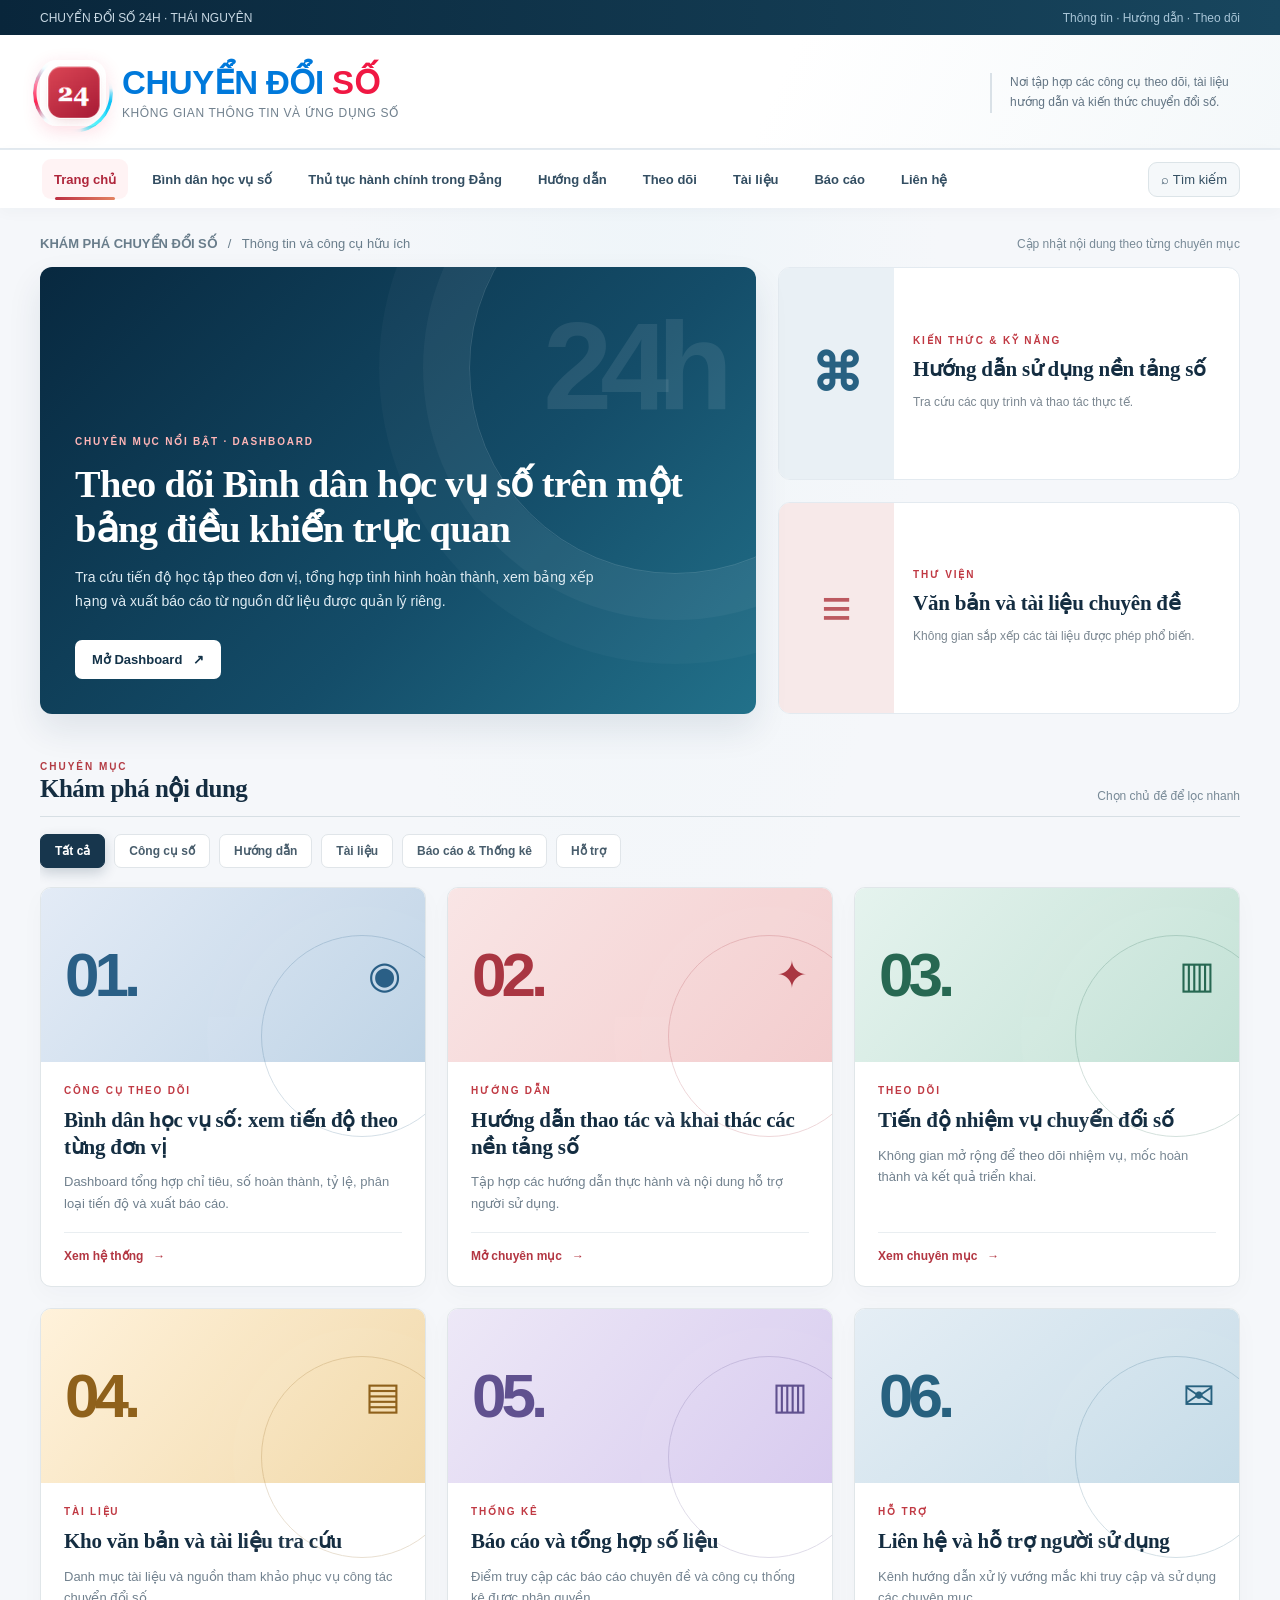
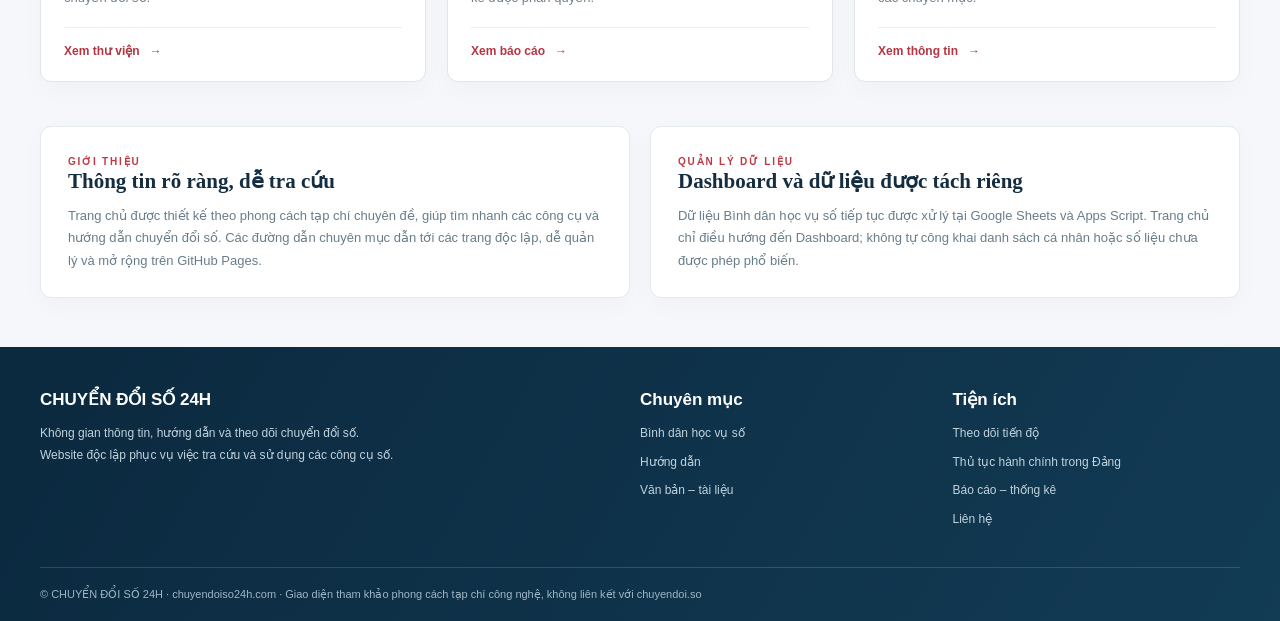
==== commit 3544bf67: "Update index.html" ====
--- a/index.html
+++ b/index.html
@@ -123,10 +123,14 @@
 
 /* Hình biểu tượng 24 mới, giữ vòng thời gian chuyển động */
 .brand .clock24{background:transparent!important;box-shadow:none!important;border:0!important}.brand .clock24::after{display:none!important}.brand .icon24-img{width:100%;height:100%;object-fit:contain;border-radius:16px;display:block;position:relative;z-index:1;box-shadow:0 5px 18px #ef234c27}
+/* Menu mới: giữ nguyên bố cục, tự cuộn ngang khi thiếu chỗ */
+.navlinks{min-width:0;scrollbar-width:thin}
+.navlinks a[href="/thutuchanhchinh/"]{white-space:nowrap}
+@media(max-width:1100px){.navlinks{overflow-x:auto;flex-wrap:nowrap;max-width:100%;padding-bottom:3px}.navinner{min-width:0}.searchbtn{flex-shrink:0}}
 </style></head><body>
 <div class="microbar"><div class="shell microinner"><span>CHUYỂN ĐỔI SỐ 24H · THÁI NGUYÊN</span><span>Thông tin · Hướng dẫn · Theo dõi</span></div></div>
 <header class="masthead"><div class="shell mast-row"><a aria-label="Chuyển đổi số 24h - Trang chủ" class="brand" href="/"><span class="brand-mark clock24"><img class="icon24-img" src="/logo_24_anh_goc.png" alt="Biểu tượng 24 giờ"/></span><div><h1 class="neon-logo"><span class="neon-word neon-blue">CHUYỂN</span> <span class="neon-word neon-blue">ĐỔI</span> <span class="neon-word neon-red">SỐ</span></h1><p>Không gian thông tin và ứng dụng số</p></div></a><div class="mast-note">Nơi tập hợp các công cụ theo dõi, tài liệu hướng dẫn và kiến thức chuyển đổi số.</div></div></header>
-<div class="navbar"><div class="shell navinner"><nav aria-label="Điều hướng chính" class="navlinks"><a class="active" href="/">Trang chủ</a><a href="/binhdanhocvuso/">Bình dân học vụ số</a><a href="/huongdan/">Hướng dẫn</a><a href="/theodoi/">Theo dõi</a><a href="/vanban/">Tài liệu</a><a href="/baocao/">Báo cáo</a><a href="/lienhe/">Liên hệ</a></nav><button aria-controls="searchbox" aria-expanded="false" class="searchbtn" id="searchToggle" type="button">⌕ Tìm kiếm</button></div></div>
+<div class="navbar"><div class="shell navinner"><nav aria-label="Điều hướng chính" class="navlinks"><a class="active" href="/">Trang chủ</a><a href="/binhdanhocvuso/">Bình dân học vụ số</a><a href="/thutuchanhchinh/">Thủ tục hành chính trong Đảng</a><a href="/huongdan/">Hướng dẫn</a><a href="/theodoi/">Theo dõi</a><a href="/vanban/">Tài liệu</a><a href="/baocao/">Báo cáo</a><a href="/lienhe/">Liên hệ</a></nav><button aria-controls="searchbox" aria-expanded="false" class="searchbtn" id="searchToggle" type="button">⌕ Tìm kiếm</button></div></div>
 <div class="searchrow" id="searchbox"><div class="shell"><label class="eyebrow" for="searchInput">Tìm nhanh chuyên mục</label><input autocomplete="off" id="searchInput" placeholder="Ví dụ: Bình dân học vụ số, tài liệu, báo cáo..." type="search"/></div></div>
 <main class="shell"><div class="topline"><p><b>KHÁM PHÁ CHUYỂN ĐỔI SỐ</b>   /   Thông tin và công cụ hữu ích</p><span class="date">Cập nhật nội dung theo từng chuyên mục</span></div>
 <section aria-label="Nội dung nổi bật" class="hero"><article class="mainstory"><div><span class="eyebrow">CHUYÊN MỤC NỔI BẬT · DASHBOARD</span><h2>Theo dõi Bình dân học vụ số trên một bảng điều khiển trực quan</h2><p>Tra cứu tiến độ học tập theo đơn vị, tổng hợp tình hình hoàn thành, xem bảng xếp hạng và xuất báo cáo từ nguồn dữ liệu được quản lý riêng.</p><a class="pilllink" href="/binhdanhocvuso/">Mở Dashboard   ↗</a></div></article><div class="sidehero"><a class="sidecard" href="/huongdan/"><div class="visual">⌘</div><div class="sidecopy"><span class="eyebrow">KIẾN THỨC &amp; KỸ NĂNG</span><h3>Hướng dẫn sử dụng nền tảng số</h3><p>Tra cứu các quy trình và thao tác thực tế.</p></div></a><a class="sidecard" href="/vanban/"><div class="visual rose">≡</div><div class="sidecopy"><span class="eyebrow">THƯ VIỆN</span><h3>Văn bản và tài liệu chuyên đề</h3><p>Không gian sắp xếp các tài liệu được phép phổ biến.</p></div></a></div></section>
@@ -141,7 +145,7 @@
 <div class="empty hide" id="empty">Không có chuyên mục phù hợp. Hãy thử từ khóa khác.</div>
 </div></section>
 <section class="notice"><div class="noticeblock"><span class="eyebrow">Giới thiệu</span><h3>Thông tin rõ ràng, dễ tra cứu</h3><p>Trang chủ được thiết kế theo phong cách tạp chí chuyên đề, giúp tìm nhanh các công cụ và hướng dẫn chuyển đổi số. Các đường dẫn chuyên mục dẫn tới các trang độc lập, dễ quản lý và mở rộng trên GitHub Pages.</p></div><div class="noticeblock"><span class="eyebrow">Quản lý dữ liệu</span><h3>Dashboard và dữ liệu được tách riêng</h3><p>Dữ liệu Bình dân học vụ số tiếp tục được xử lý tại Google Sheets và Apps Script. Trang chủ chỉ điều hướng đến Dashboard; không tự công khai danh sách cá nhân hoặc số liệu chưa được phép phổ biến.</p></div></section>
-</main><footer class="foot"><div class="shell"><div class="footgrid"><div><h3>CHUYỂN ĐỔI SỐ 24H</h3><p>Không gian thông tin, hướng dẫn và theo dõi chuyển đổi số.<br/>Website độc lập phục vụ việc tra cứu và sử dụng các công cụ số.</p></div><div><h3>Chuyên mục</h3><a href="/binhdanhocvuso/">Bình dân học vụ số</a><a href="/huongdan/">Hướng dẫn</a><a href="/vanban/">Văn bản – tài liệu</a></div><div><h3>Tiện ích</h3><a href="/theodoi/">Theo dõi tiến độ</a><a href="/baocao/">Báo cáo – thống kê</a><a href="/lienhe/">Liên hệ</a></div></div><div class="footbar">© CHUYỂN ĐỔI SỐ 24H · chuyendoiso24h.com · Giao diện tham khảo phong cách tạp chí công nghệ, không liên kết với chuyendoi.so</div></div></footer>
+</main><footer class="foot"><div class="shell"><div class="footgrid"><div><h3>CHUYỂN ĐỔI SỐ 24H</h3><p>Không gian thông tin, hướng dẫn và theo dõi chuyển đổi số.<br/>Website độc lập phục vụ việc tra cứu và sử dụng các công cụ số.</p></div><div><h3>Chuyên mục</h3><a href="/binhdanhocvuso/">Bình dân học vụ số</a><a href="/huongdan/">Hướng dẫn</a><a href="/vanban/">Văn bản – tài liệu</a></div><div><h3>Tiện ích</h3><a href="/theodoi/">Theo dõi tiến độ</a><a href="/thutuchanhchinh/">Thủ tục hành chính trong Đảng</a><a href="/baocao/">Báo cáo – thống kê</a><a href="/lienhe/">Liên hệ</a></div></div><div class="footbar">© CHUYỂN ĐỔI SỐ 24H · chuyendoiso24h.com · Giao diện tham khảo phong cách tạp chí công nghệ, không liên kết với chuyendoi.so</div></div></footer>
 <script>
 (()=>{const btn=document.getElementById('searchToggle'),bar=document.getElementById('searchbox'),inp=document.getElementById('searchInput'),chips=[...document.querySelectorAll('.chip')],cards=[...document.querySelectorAll('.article')],empty=document.getElementById('empty');let filter='all';function apply(){let count=0;const q=inp.value.trim().toLocaleLowerCase('vi');cards.forEach(card=>{const text=(card.dataset.search+' '+card.innerText).toLocaleLowerCase('vi');const visible=(filter==='all'||card.dataset.topic.split(' ').includes(filter))&&(!q||text.includes(q));card.classList.toggle('hide',!visible);if(visible)count++;});empty.classList.toggle('hide',count>0)}btn.addEventListener('click',()=>{let show=!bar.classList.contains('show');bar.classList.toggle('show',show);btn.setAttribute('aria-expanded',show);if(show)inp.focus();else{inp.value='';apply()}});inp.addEventListener('input',apply);chips.forEach(chip=>chip.addEventListener('click',()=>{filter=chip.dataset.filter;chips.forEach(b=>b.classList.toggle('active',b===chip));apply()}));})();
-</script></body></html>+</script></body></html>
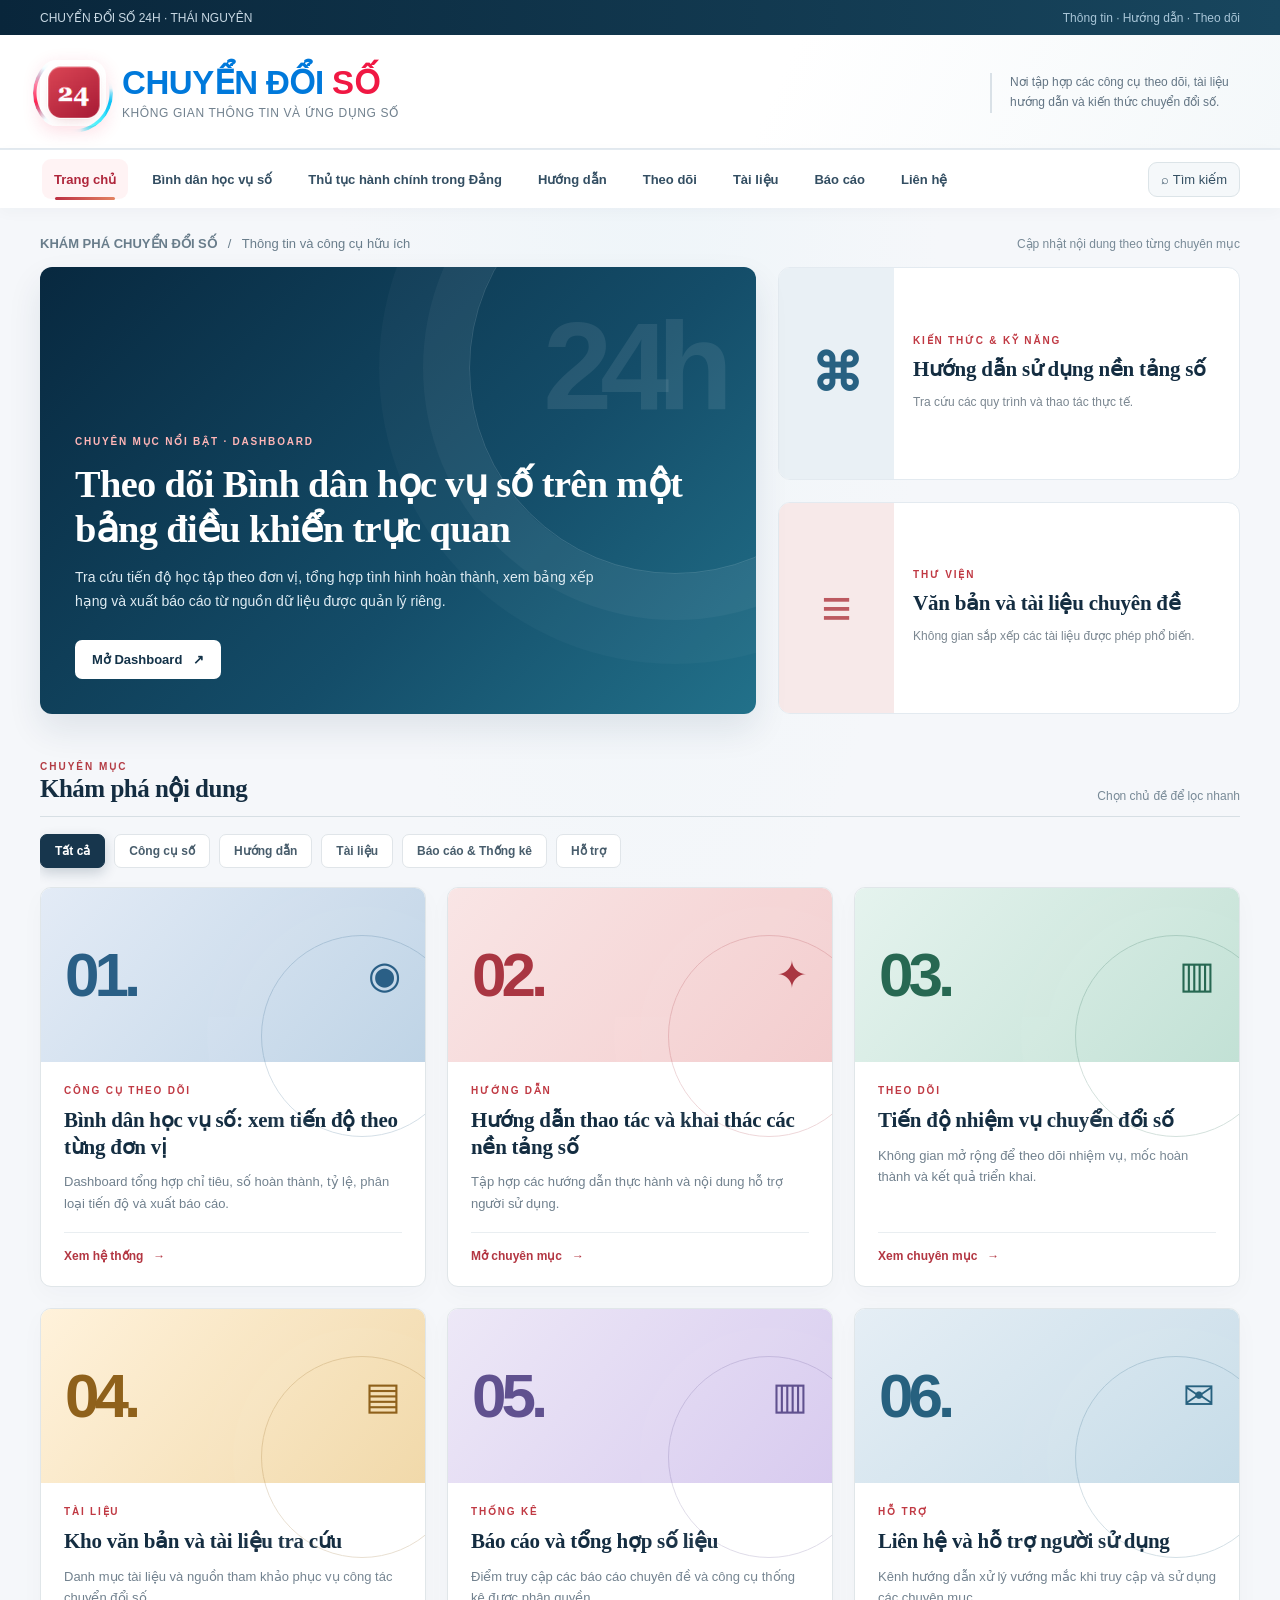
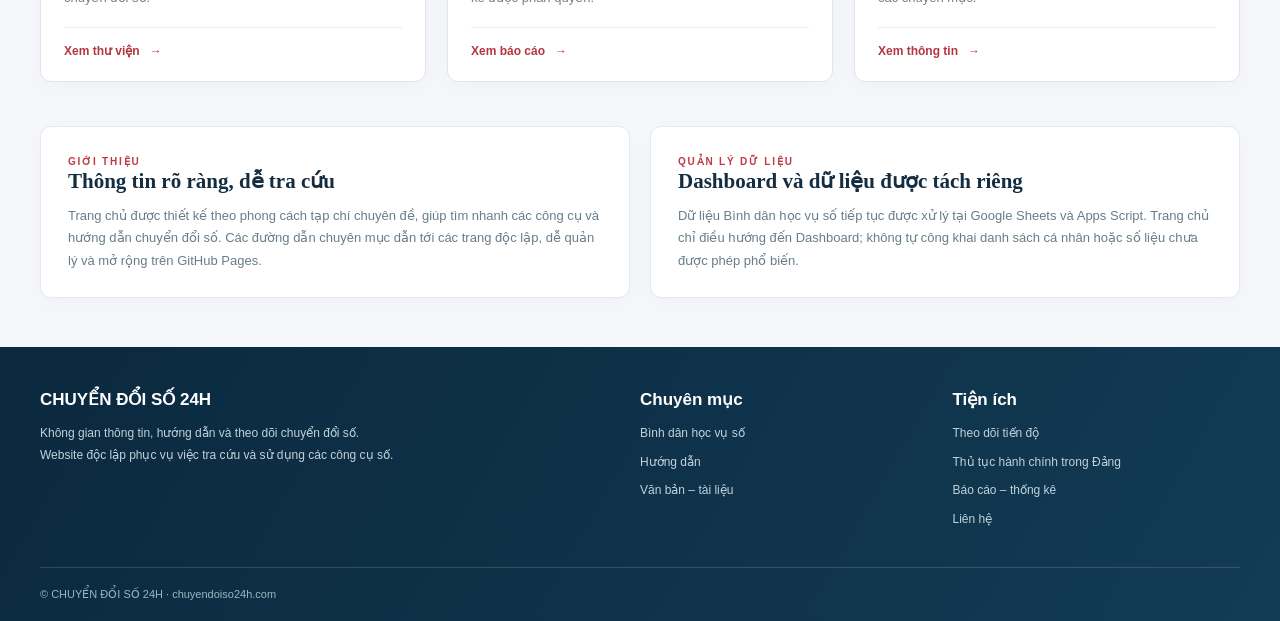
==== commit 686b1673: "Update index.html" ====
--- a/index.html
+++ b/index.html
@@ -145,7 +145,7 @@
 <div class="empty hide" id="empty">Không có chuyên mục phù hợp. Hãy thử từ khóa khác.</div>
 </div></section>
 <section class="notice"><div class="noticeblock"><span class="eyebrow">Giới thiệu</span><h3>Thông tin rõ ràng, dễ tra cứu</h3><p>Trang chủ được thiết kế theo phong cách tạp chí chuyên đề, giúp tìm nhanh các công cụ và hướng dẫn chuyển đổi số. Các đường dẫn chuyên mục dẫn tới các trang độc lập, dễ quản lý và mở rộng trên GitHub Pages.</p></div><div class="noticeblock"><span class="eyebrow">Quản lý dữ liệu</span><h3>Dashboard và dữ liệu được tách riêng</h3><p>Dữ liệu Bình dân học vụ số tiếp tục được xử lý tại Google Sheets và Apps Script. Trang chủ chỉ điều hướng đến Dashboard; không tự công khai danh sách cá nhân hoặc số liệu chưa được phép phổ biến.</p></div></section>
-</main><footer class="foot"><div class="shell"><div class="footgrid"><div><h3>CHUYỂN ĐỔI SỐ 24H</h3><p>Không gian thông tin, hướng dẫn và theo dõi chuyển đổi số.<br/>Website độc lập phục vụ việc tra cứu và sử dụng các công cụ số.</p></div><div><h3>Chuyên mục</h3><a href="/binhdanhocvuso/">Bình dân học vụ số</a><a href="/huongdan/">Hướng dẫn</a><a href="/vanban/">Văn bản – tài liệu</a></div><div><h3>Tiện ích</h3><a href="/theodoi/">Theo dõi tiến độ</a><a href="/thutuchanhchinh/">Thủ tục hành chính trong Đảng</a><a href="/baocao/">Báo cáo – thống kê</a><a href="/lienhe/">Liên hệ</a></div></div><div class="footbar">© CHUYỂN ĐỔI SỐ 24H · chuyendoiso24h.com · Giao diện tham khảo phong cách tạp chí công nghệ, không liên kết với chuyendoi.so</div></div></footer>
+</main><footer class="foot"><div class="shell"><div class="footgrid"><div><h3>CHUYỂN ĐỔI SỐ 24H</h3><p>Không gian thông tin, hướng dẫn và theo dõi chuyển đổi số.<br/>Website độc lập phục vụ việc tra cứu và sử dụng các công cụ số.</p></div><div><h3>Chuyên mục</h3><a href="/binhdanhocvuso/">Bình dân học vụ số</a><a href="/huongdan/">Hướng dẫn</a><a href="/vanban/">Văn bản – tài liệu</a></div><div><h3>Tiện ích</h3><a href="/theodoi/">Theo dõi tiến độ</a><a href="/thutuchanhchinh/">Thủ tục hành chính trong Đảng</a><a href="/baocao/">Báo cáo – thống kê</a><a href="/lienhe/">Liên hệ</a></div></div><div class="footbar">© CHUYỂN ĐỔI SỐ 24H · chuyendoiso24h.com </div></div></footer>
 <script>
 (()=>{const btn=document.getElementById('searchToggle'),bar=document.getElementById('searchbox'),inp=document.getElementById('searchInput'),chips=[...document.querySelectorAll('.chip')],cards=[...document.querySelectorAll('.article')],empty=document.getElementById('empty');let filter='all';function apply(){let count=0;const q=inp.value.trim().toLocaleLowerCase('vi');cards.forEach(card=>{const text=(card.dataset.search+' '+card.innerText).toLocaleLowerCase('vi');const visible=(filter==='all'||card.dataset.topic.split(' ').includes(filter))&&(!q||text.includes(q));card.classList.toggle('hide',!visible);if(visible)count++;});empty.classList.toggle('hide',count>0)}btn.addEventListener('click',()=>{let show=!bar.classList.contains('show');bar.classList.toggle('show',show);btn.setAttribute('aria-expanded',show);if(show)inp.focus();else{inp.value='';apply()}});inp.addEventListener('input',apply);chips.forEach(chip=>chip.addEventListener('click',()=>{filter=chip.dataset.filter;chips.forEach(b=>b.classList.toggle('active',b===chip));apply()}));})();
 </script></body></html>
